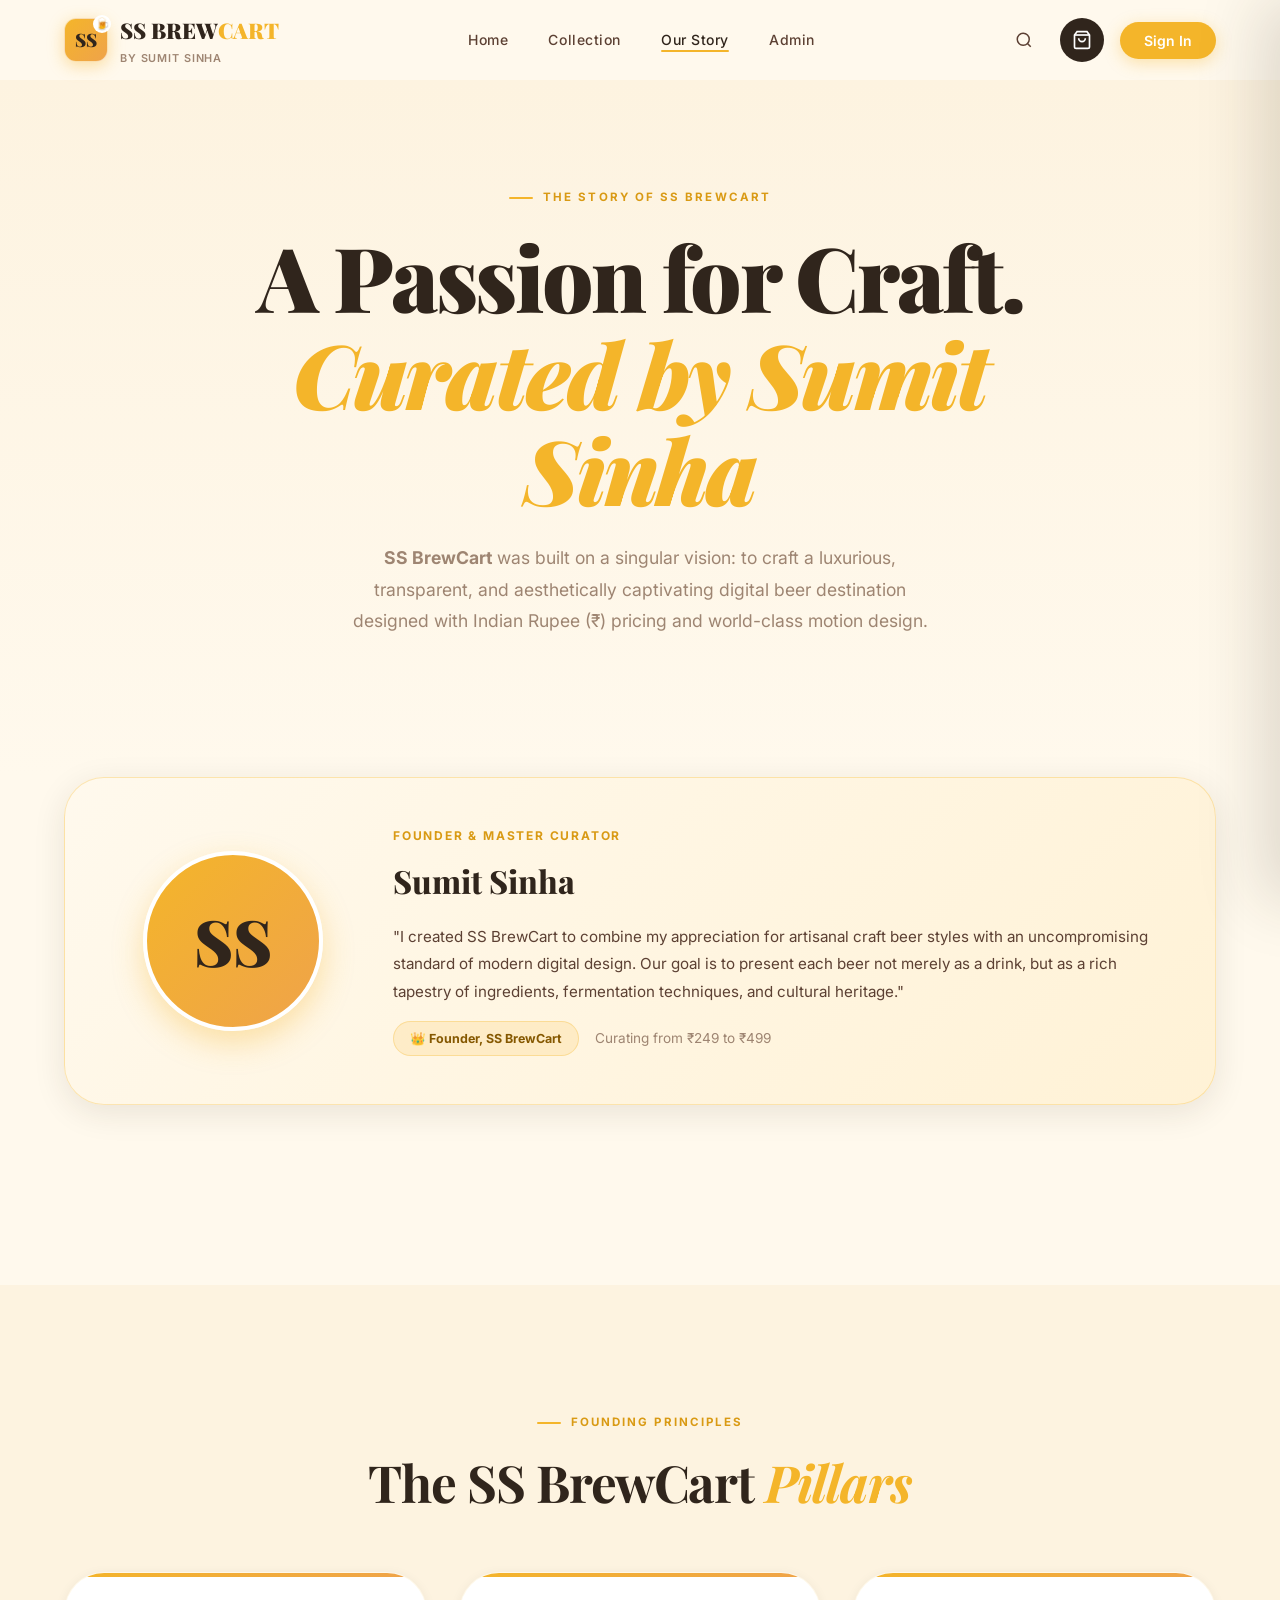
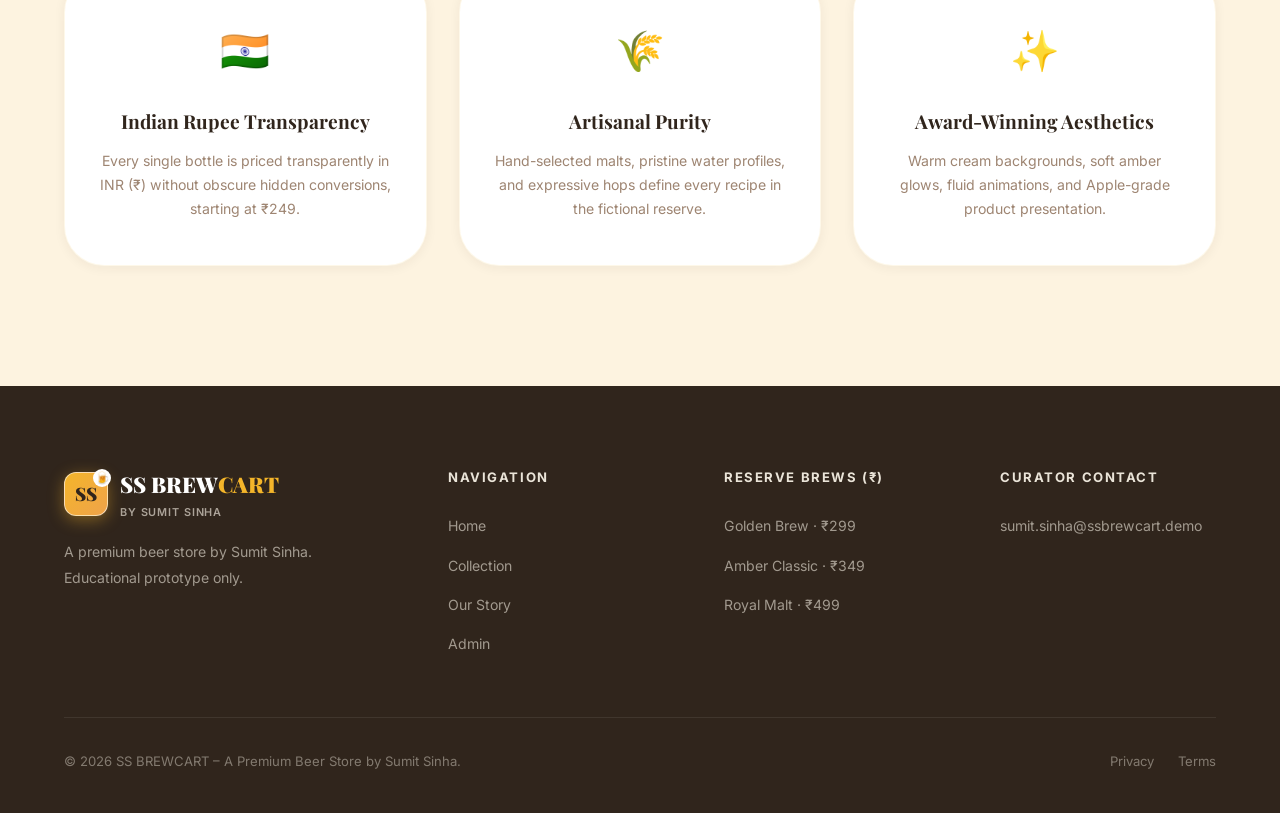
==== about.html @ 30400c4d "Initial commit - SS BrewCart Premium Beer Store by Sumit Sinha" ====
<!DOCTYPE html>
<html lang="en">
<head>
  <meta charset="UTF-8">
  <meta name="viewport" content="width=device-width, initial-scale=1.0">
  <title>Our Story – SS BREWCART by Sumit Sinha</title>
  <link rel="preconnect" href="https://fonts.googleapis.com">
  <link href="https://fonts.googleapis.com/css2?family=Playfair+Display:ital,wght@0,400;0,700;0,900;1,400&family=Inter:wght@300;400;500;600;700&family=DM+Serif+Display:ital@0;1&family=Cormorant+Garamond:ital,wght@0,300;0,400;0,600;1,300;1,400&display=swap" rel="stylesheet">
  <link rel="stylesheet" href="css/style.css">
  <link rel="stylesheet" href="css/animations.css">
  <link rel="stylesheet" href="css/responsive.css">
  <style>
    .brand-logo-wrap { display: flex; align-items: center; gap: 12px; text-decoration: none; }
    .ss-monogram {
      width: 44px; height: 44px; border-radius: 12px;
      background: linear-gradient(135deg, #F4B52A, #EFA34A);
      display: flex; align-items: center; justify-content: center;
      box-shadow: 0 4px 16px rgba(244, 181, 42, 0.4);
      border: 1px solid rgba(255, 255, 255, 0.6);
      position: relative; flex-shrink: 0;
    }
    .ss-monogram-text { font-family: 'Playfair Display', serif; font-weight: 900; font-size: 1.15rem; color: #30251C; }
    .ss-monogram-hop {
      position: absolute; top: -4px; right: -4px; font-size: 0.75rem;
      background: #FFFFFF; border-radius: 50%; width: 18px; height: 18px;
      display: flex; align-items: center; justify-content: center;
    }
    .brand-titles { display: flex; flex-direction: column; }
    .brand-main-title { font-family: 'Playfair Display', serif; font-size: 1.35rem; font-weight: 900; color: #30251C; }
    .brand-main-title span { color: #F4B52A; }
    .brand-curator-tag { font-family: 'Inter', sans-serif; font-size: 0.68rem; font-weight: 600; letter-spacing: 0.08em; text-transform: uppercase; color: #9E8572; }

    .about-values-grid { display: grid; grid-template-columns: repeat(3, 1fr); gap: 32px; margin-top: 60px; }
    .value-card {
      background: var(--white); border-radius: var(--radius-xl); padding: 44px 32px;
      box-shadow: var(--shadow-sm); border: 1px solid rgba(244,181,42,0.1);
      text-align: center; transition: var(--transition-slow); position: relative; overflow: hidden;
    }
    .value-card::before { content: ''; position: absolute; top: 0; left: 0; right: 0; height: 4px; background: linear-gradient(90deg, var(--primary), var(--secondary)); }
    .value-card:hover { transform: translateY(-8px); box-shadow: var(--shadow-md); }
    .value-icon { font-size: 2.5rem; margin-bottom: 20px; }
    .value-title { font-family: var(--font-serif); font-size: 1.2rem; font-weight: 700; color: var(--text-dark); margin-bottom: 12px; }
    .value-desc { font-size: 0.88rem; color: var(--text-muted); line-height: 1.7; }

    .founder-card {
      background: linear-gradient(135deg, #FFF9ED, #FFF2D6);
      border-radius: var(--radius-xl);
      padding: 48px;
      border: 1.5px solid rgba(244,181,42,0.3);
      display: grid;
      grid-template-columns: 240px 1fr;
      gap: 40px;
      align-items: center;
      margin-bottom: 60px;
      box-shadow: var(--shadow-md);
    }
    .founder-avatar-wrap {
      width: 180px; height: 180px;
      border-radius: 50%;
      background: linear-gradient(135deg, #F4B52A, #EFA34A);
      display: flex; align-items: center; justify-content: center;
      box-shadow: 0 12px 30px rgba(244,181,42,0.35);
      margin: 0 auto;
      border: 4px solid #FFFFFF;
      font-family: 'Playfair Display', serif;
      font-size: 4rem;
      font-weight: 900;
      color: #30251C;
    }
    @media (max-width: 860px) {
      .founder-card { grid-template-columns: 1fr; text-align: center; padding: 32px 24px; }
      .about-values-grid { grid-template-columns: 1fr; }
    }
  </style>
</head>
<body>

<div class="page-transition"></div>

<!-- NAVBAR -->
<nav id="navbar">
  <div class="nav-inner">
    <a href="index.html" class="brand-logo-wrap">
      <div class="ss-monogram">
        <span class="ss-monogram-text">SS</span>
        <span class="ss-monogram-hop">🍺</span>
      </div>
      <div class="brand-titles">
        <div class="brand-main-title">SS BREW<span>CART</span></div>
        <div class="brand-curator-tag">By Sumit Sinha</div>
      </div>
    </a>
    <ul class="nav-links">
      <li><a href="index.html">Home</a></li>
      <li><a href="collection.html">Collection</a></li>
      <li><a href="about.html" class="active">Our Story</a></li>
      <li><a href="admin.html">Admin</a></li>
    </ul>
    <div class="nav-actions">
      <button class="btn-nav-search" title="Search">
        <svg width="18" height="18" viewBox="0 0 24 24" fill="none" stroke="currentColor" stroke-width="2"><circle cx="11" cy="11" r="8"/><line x1="21" y1="21" x2="16.65" y2="16.65"/></svg>
      </button>
      <button class="btn-cart">
        <svg width="20" height="20" viewBox="0 0 24 24" fill="none" stroke="currentColor" stroke-width="2"><path d="M6 2L3 6v14a2 2 0 002 2h14a2 2 0 002-2V6l-3-4z"/><line x1="3" y1="6" x2="21" y2="6"/><path d="M16 10a4 4 0 01-8 0"/></svg>
        <span class="cart-count">0</span>
      </button>
      <button class="btn-login">Sign In</button>
      <button class="hamburger"><span></span><span></span><span></span></button>
    </div>
  </div>
</nav>

<div class="mobile-nav">
  <a href="index.html">Home</a>
  <a href="collection.html">Collection</a>
  <a href="about.html">Our Story</a>
  <a href="admin.html">Admin</a>
  <a href="#" class="login-link">Sign In</a>
</div>

<!-- ABOUT HERO -->
<section class="about-hero">
  <div style="position:relative; z-index:1; max-width:900px; margin:0 auto; text-align:center;">
    <div class="section-label reveal" style="justify-content:center;">The Story of SS BrewCart</div>
    <h1 class="about-hero-title reveal delay-1">
      A Passion for Craft.<br><span class="italic">Curated by Sumit Sinha</span>
    </h1>
    <p class="about-hero-desc reveal delay-2">
      <strong>SS BrewCart</strong> was built on a singular vision: to craft a luxurious, transparent, and aesthetically captivating digital beer destination designed with Indian Rupee (₹) pricing and world-class motion design.
    </p>
  </div>
</section>

<!-- FOUNDER SPOTLIGHT -->
<section class="section" style="background:var(--bg-cream); padding-top:0;">
  <div class="container">
    <div class="founder-card reveal">
      <div class="founder-avatar-wrap">
        SS
      </div>
      <div>
        <div style="font-size:0.75rem; font-weight:700; letter-spacing:0.15em; text-transform:uppercase; color:var(--primary-dark); margin-bottom:8px;">
          Founder & Master Curator
        </div>
        <h2 style="font-family:var(--font-serif); font-size:2rem; font-weight:800; color:var(--text-dark); margin-bottom:14px;">
          Sumit Sinha
        </h2>
        <p style="color:var(--text-mid); font-size:0.95rem; line-height:1.8; margin-bottom:16px;">
          "I created SS BrewCart to combine my appreciation for artisanal craft beer styles with an uncompromising standard of modern digital design. Our goal is to present each beer not merely as a drink, but as a rich tapestry of ingredients, fermentation techniques, and cultural heritage."
        </p>
        <div style="display:flex; gap:16px; align-items:center; flex-wrap:wrap;">
          <span style="background:rgba(244,181,42,0.15); border:1px solid rgba(244,181,42,0.3); padding:6px 16px; border-radius:999px; font-size:0.78rem; font-weight:700; color:#855800;">
            👑 Founder, SS BrewCart
          </span>
          <span style="font-size:0.85rem; color:var(--text-muted);">
            Curating from ₹249 to ₹499
          </span>
        </div>
      </div>
    </div>
  </div>
</section>

<!-- VALUES -->
<section id="our-values" class="section" style="background:var(--bg-beige);">
  <div class="container">
    <div class="text-center reveal">
      <span class="section-label" style="justify-content:center;">Founding Principles</span>
      <h2 class="section-title" style="text-align:center;">The SS BrewCart <em style="font-style:italic; color:var(--primary)">Pillars</em></h2>
    </div>

    <div class="about-values-grid stagger-wrap">
      <div class="value-card stagger-item">
        <div class="value-icon">🇮🇳</div>
        <div class="value-title">Indian Rupee Transparency</div>
        <div class="value-desc">Every single bottle is priced transparently in INR (₹) without obscure hidden conversions, starting at ₹249.</div>
      </div>
      <div class="value-card stagger-item">
        <div class="value-icon">🌾</div>
        <div class="value-title">Artisanal Purity</div>
        <div class="value-desc">Hand-selected malts, pristine water profiles, and expressive hops define every recipe in the fictional reserve.</div>
      </div>
      <div class="value-card stagger-item">
        <div class="value-icon">✨</div>
        <div class="value-title">Award-Winning Aesthetics</div>
        <div class="value-desc">Warm cream backgrounds, soft amber glows, fluid animations, and Apple-grade product presentation.</div>
      </div>
    </div>
  </div>
</section>

<!-- FOOTER -->
<footer id="footer">
  <div class="container">
    <div class="footer-top">
      <div>
        <div class="brand-logo-wrap" style="margin-bottom:18px;">
          <div class="ss-monogram">
            <span class="ss-monogram-text">SS</span>
            <span class="ss-monogram-hop">🍺</span>
          </div>
          <div class="brand-titles">
            <div class="brand-main-title" style="color:#FFFFFF;">SS BREW<span>CART</span></div>
            <div class="brand-curator-tag" style="color:rgba(255,249,237,0.6);">By Sumit Sinha</div>
          </div>
        </div>
        <p class="footer-desc">A premium beer store by Sumit Sinha. Educational prototype only.</p>
      </div>
      <div>
        <div class="footer-col-title">Navigation</div>
        <ul class="footer-links">
          <li><a href="index.html">Home</a></li>
          <li><a href="collection.html">Collection</a></li>
          <li><a href="about.html">Our Story</a></li>
          <li><a href="admin.html">Admin</a></li>
        </ul>
      </div>
      <div>
        <div class="footer-col-title">Reserve Brews (₹)</div>
        <ul class="footer-links">
          <li><a href="collection.html">Golden Brew · ₹299</a></li>
          <li><a href="collection.html">Amber Classic · ₹349</a></li>
          <li><a href="collection.html">Royal Malt · ₹499</a></li>
        </ul>
      </div>
      <div>
        <div class="footer-col-title">Curator Contact</div>
        <ul class="footer-links">
          <li><a href="mailto:sumit.sinha@ssbrewcart.demo">sumit.sinha@ssbrewcart.demo</a></li>
        </ul>
      </div>
    </div>
    <div class="footer-bottom">
      <p class="footer-copy">© 2026 SS BREWCART – A Premium Beer Store by Sumit Sinha.</p>
      <div class="footer-legal"><a href="#">Privacy</a><a href="#">Terms</a></div>
    </div>
  </div>
</footer>

<button id="scroll-top" aria-label="Scroll to top">
  <svg width="20" height="20" viewBox="0 0 24 24" fill="none" stroke="currentColor" stroke-width="2.5"><path d="M18 15l-6-6-6 6"/></svg>
</button>

<!-- CART DRAWER -->
<div class="cart-overlay"></div>
<div id="cart-drawer">
  <div class="cart-header">
    <div style="display:flex; align-items:center; gap:8px;">
      <div class="ss-monogram" style="width:32px; height:32px; border-radius:8px;">
        <span class="ss-monogram-text" style="font-size:0.85rem;">SS</span>
      </div>
      <div class="cart-header-title">Your Cart</div>
    </div>
    <button class="cart-close">✕</button>
  </div>
  <div class="cart-items"></div>
  <div class="cart-footer">
    <div class="cart-total-row"><span>Subtotal (INR)</span><span class="cart-subtotal">₹0</span></div>
    <div class="cart-total-row"><span>Estimated GST (5%)</span><span>Simulated</span></div>
    <div class="cart-total-row grand"><span>Total Amount</span><span class="cart-grand-total">₹0</span></div>
    <button class="btn-checkout" onclick="simulateCheckout()">Complete Demo Order (₹) ✓</button>
  </div>
</div>

<script src="js/main.js"></script>
<script src="js/cart.js"></script>
<script src="js/animations.js"></script>
</body>
</html>
---- css/style.css ----
/* ============================================
   BREWCART - PREMIUM BEVERAGE E-COMMERCE
   style.css - Core Styles
   ============================================ */

/* ---- FONTS ---- */
@import url('https://fonts.googleapis.com/css2?family=Playfair+Display:ital,wght@0,400;0,600;0,700;0,900;1,400;1,700&family=Inter:wght@300;400;500;600;700&family=DM+Serif+Display:ital@0;1&family=Cormorant+Garamond:ital,wght@0,300;0,400;0,600;1,300;1,400&display=swap');

/* ---- CSS CUSTOM PROPERTIES ---- */
:root {
  --bg-cream: #FFF9ED;
  --bg-beige: #FDF3E0;
  --bg-light: #FEF6E8;
  --primary: #F4B52A;
  --primary-dark: #D99A14;
  --primary-light: #FACA5C;
  --secondary: #EFA34A;
  --secondary-dark: #D4842A;
  --text-dark: #30251C;
  --text-mid: #5C4033;
  --text-muted: #9E8572;
  --white: #FFFFFF;
  --card-bg: #FFFFFF;
  --border: rgba(244, 181, 42, 0.2);
  --shadow-sm: 0 2px 12px rgba(48, 37, 28, 0.06);
  --shadow-md: 0 8px 32px rgba(48, 37, 28, 0.10);
  --shadow-lg: 0 20px 60px rgba(48, 37, 28, 0.14);
  --shadow-xl: 0 40px 100px rgba(48, 37, 28, 0.18);
  --shadow-amber: 0 20px 60px rgba(244, 181, 42, 0.30);
  --radius-sm: 8px;
  --radius-md: 16px;
  --radius-lg: 24px;
  --radius-xl: 40px;
  --radius-full: 9999px;
  --font-serif: 'Playfair Display', 'DM Serif Display', Georgia, serif;
  --font-display: 'DM Serif Display', 'Playfair Display', Georgia, serif;
  --font-elegant: 'Cormorant Garamond', Georgia, serif;
  --font-sans: 'Inter', system-ui, sans-serif;
  --transition: all 0.3s cubic-bezier(0.4, 0, 0.2, 1);
  --transition-slow: all 0.6s cubic-bezier(0.4, 0, 0.2, 1);
  --transition-spring: all 0.5s cubic-bezier(0.34, 1.56, 0.64, 1);
  --nav-height: 80px;
}

/* ---- RESET & BASE ---- */
*, *::before, *::after { box-sizing: border-box; margin: 0; padding: 0; }

html {
  scroll-behavior: smooth;
  font-size: 16px;
  overflow-x: hidden;
}

body {
  font-family: var(--font-sans);
  background-color: var(--bg-cream);
  color: var(--text-dark);
  line-height: 1.7;
  overflow-x: hidden;
  -webkit-font-smoothing: antialiased;
  -moz-osx-font-smoothing: grayscale;
}

::selection { background: rgba(244, 181, 42, 0.25); color: var(--text-dark); }
img { max-width: 100%; display: block; }
a { text-decoration: none; color: inherit; }
ul { list-style: none; }
button { cursor: pointer; border: none; background: none; font-family: inherit; }

/* ---- LOADING SCREEN ---- */
#loading-screen {
  position: fixed;
  inset: 0;
  background: var(--bg-cream);
  z-index: 10000;
  display: flex;
  flex-direction: column;
  align-items: center;
  justify-content: center;
  gap: 24px;
  transition: opacity 0.6s ease, visibility 0.6s ease;
}

#loading-screen.hidden { opacity: 0; visibility: hidden; pointer-events: none; }

.loader-logo {
  font-family: var(--font-serif);
  font-size: 2.5rem;
  font-weight: 700;
  color: var(--text-dark);
  letter-spacing: -0.02em;
}
.loader-logo span { color: var(--primary); }

.loader-bar-wrap {
  width: 200px;
  height: 3px;
  background: rgba(244, 181, 42, 0.2);
  border-radius: 10px;
  overflow: hidden;
}
.loader-bar {
  height: 100%;
  background: linear-gradient(90deg, var(--primary), var(--secondary));
  border-radius: 10px;
  animation: loaderFill 1.8s cubic-bezier(0.4, 0, 0.2, 1) forwards;
}
@keyframes loaderFill { from { width: 0; } to { width: 100%; } }

.loader-text {
  font-size: 0.8rem;
  font-weight: 500;
  letter-spacing: 0.15em;
  text-transform: uppercase;
  color: var(--text-muted);
  animation: loaderPulse 1s ease infinite;
}
@keyframes loaderPulse { 0%,100% { opacity: 0.5; } 50% { opacity: 1; } }

/* ---- NAVBAR ---- */
#navbar {
  position: fixed;
  top: 0;
  left: 0;
  right: 0;
  z-index: 1000;
  height: var(--nav-height);
  display: flex;
  align-items: center;
  padding: 0 5%;
  transition: var(--transition-slow);
}

#navbar.scrolled {
  background: rgba(255, 249, 237, 0.95);
  backdrop-filter: blur(20px);
  -webkit-backdrop-filter: blur(20px);
  box-shadow: var(--shadow-sm);
}

.nav-inner {
  display: flex;
  align-items: center;
  justify-content: space-between;
  width: 100%;
  max-width: 1400px;
  margin: 0 auto;
}

.nav-logo {
  font-family: var(--font-serif);
  font-size: 1.6rem;
  font-weight: 900;
  color: var(--text-dark);
  letter-spacing: -0.03em;
  display: flex;
  align-items: center;
  gap: 6px;
}
.nav-logo .logo-dot { color: var(--primary); font-size: 2rem; line-height: 0.5; }

.nav-links {
  display: flex;
  align-items: center;
  gap: 40px;
}
.nav-links a {
  font-size: 0.875rem;
  font-weight: 500;
  letter-spacing: 0.04em;
  color: var(--text-mid);
  position: relative;
  transition: var(--transition);
}
.nav-links a::after {
  content: '';
  position: absolute;
  bottom: -4px;
  left: 0;
  width: 0;
  height: 2px;
  background: var(--primary);
  border-radius: 2px;
  transition: width 0.3s ease;
}
.nav-links a:hover { color: var(--text-dark); }
.nav-links a:hover::after, .nav-links a.active::after { width: 100%; }
.nav-links a.active { color: var(--text-dark); }

.nav-actions {
  display: flex;
  align-items: center;
  gap: 16px;
}

.btn-nav-search {
  width: 40px;
  height: 40px;
  border-radius: var(--radius-full);
  display: flex;
  align-items: center;
  justify-content: center;
  color: var(--text-mid);
  transition: var(--transition);
  background: transparent;
}
.btn-nav-search:hover { background: rgba(244,181,42,0.1); color: var(--text-dark); }

.btn-cart {
  position: relative;
  width: 44px;
  height: 44px;
  border-radius: var(--radius-full);
  display: flex;
  align-items: center;
  justify-content: center;
  background: var(--text-dark);
  color: var(--white);
  transition: var(--transition-spring);
}
.btn-cart:hover { background: var(--primary); transform: scale(1.08); }

.cart-count {
  position: absolute;
  top: -4px;
  right: -4px;
  background: var(--primary);
  color: var(--white);
  font-size: 0.65rem;
  font-weight: 700;
  width: 18px;
  height: 18px;
  border-radius: var(--radius-full);
  display: flex;
  align-items: center;
  justify-content: center;
  border: 2px solid var(--bg-cream);
  display: none;
}
.cart-count.show { display: flex; animation: popIn 0.3s var(--transition-spring); }
@keyframes popIn { from { transform: scale(0); } to { transform: scale(1); } }

.btn-login {
  padding: 10px 24px;
  background: var(--primary);
  color: var(--white);
  font-size: 0.875rem;
  font-weight: 600;
  border-radius: var(--radius-full);
  transition: var(--transition-spring);
  box-shadow: 0 4px 16px rgba(244,181,42,0.35);
}
.btn-login:hover { background: var(--primary-dark); transform: translateY(-2px); box-shadow: 0 8px 24px rgba(244,181,42,0.45); }

.hamburger {
  display: none;
  flex-direction: column;
  gap: 5px;
  width: 36px;
  padding: 6px;
  cursor: pointer;
}
.hamburger span {
  display: block;
  height: 2px;
  background: var(--text-dark);
  border-radius: 2px;
  transition: var(--transition);
}
.hamburger.open span:nth-child(1) { transform: rotate(45deg) translate(5px, 5px); }
.hamburger.open span:nth-child(2) { opacity: 0; transform: scaleX(0); }
.hamburger.open span:nth-child(3) { transform: rotate(-45deg) translate(5px, -5px); }

/* Mobile Nav Drawer */
.mobile-nav {
  display: none;
  position: fixed;
  inset: 0;
  background: var(--bg-cream);
  z-index: 999;
  flex-direction: column;
  align-items: center;
  justify-content: center;
  gap: 32px;
  opacity: 0;
  pointer-events: none;
  transition: opacity 0.3s ease;
}
.mobile-nav.open { opacity: 1; pointer-events: all; display: flex; }
.mobile-nav a {
  font-family: var(--font-serif);
  font-size: 2rem;
  font-weight: 700;
  color: var(--text-dark);
  transition: color 0.2s ease;
}
.mobile-nav a:hover { color: var(--primary); }

/* ---- BUTTONS ---- */
.btn-primary {
  display: inline-flex;
  align-items: center;
  gap: 10px;
  padding: 16px 36px;
  background: var(--primary);
  color: var(--white);
  font-size: 0.95rem;
  font-weight: 600;
  letter-spacing: 0.03em;
  border-radius: var(--radius-full);
  transition: var(--transition-spring);
  box-shadow: 0 6px 24px rgba(244,181,42,0.4);
  position: relative;
  overflow: hidden;
}
.btn-primary::before {
  content: '';
  position: absolute;
  inset: 0;
  background: rgba(255,255,255,0.15);
  opacity: 0;
  transition: opacity 0.3s ease;
}
.btn-primary:hover { background: var(--primary-dark); transform: translateY(-3px); box-shadow: 0 12px 36px rgba(244,181,42,0.5); }
.btn-primary:hover::before { opacity: 1; }
.btn-primary:active { transform: translateY(-1px); }

.btn-outline {
  display: inline-flex;
  align-items: center;
  gap: 10px;
  padding: 15px 36px;
  background: transparent;
  color: var(--text-dark);
  font-size: 0.95rem;
  font-weight: 600;
  letter-spacing: 0.03em;
  border: 2px solid rgba(48,37,28,0.2);
  border-radius: var(--radius-full);
  transition: var(--transition-spring);
}
.btn-outline:hover { background: var(--text-dark); color: var(--white); border-color: var(--text-dark); transform: translateY(-3px); }

.btn-icon {
  display: inline-flex;
  align-items: center;
  justify-content: center;
  width: 48px;
  height: 48px;
  border-radius: var(--radius-full);
  background: rgba(244,181,42,0.1);
  color: var(--primary-dark);
  transition: var(--transition-spring);
  border: 1px solid rgba(244,181,42,0.2);
}
.btn-icon:hover { background: var(--primary); color: var(--white); transform: scale(1.1); }

/* ---- SECTION SHARED ---- */
.section {
  padding: 120px 5%;
  position: relative;
}
.section-sm { padding: 80px 5%; }

.container {
  max-width: 1300px;
  margin: 0 auto;
}

.section-label {
  display: inline-flex;
  align-items: center;
  gap: 10px;
  font-size: 0.72rem;
  font-weight: 700;
  letter-spacing: 0.18em;
  text-transform: uppercase;
  color: var(--primary-dark);
  margin-bottom: 20px;
}
.section-label::before {
  content: '';
  display: block;
  width: 24px;
  height: 2px;
  background: var(--primary);
  border-radius: 2px;
}

.section-title {
  font-family: var(--font-serif);
  font-size: clamp(2rem, 4vw, 3.5rem);
  font-weight: 700;
  color: var(--text-dark);
  line-height: 1.15;
  letter-spacing: -0.02em;
}

.section-subtitle {
  font-size: 1rem;
  color: var(--text-muted);
  line-height: 1.8;
  max-width: 520px;
}

/* ---- HERO SECTION ---- */
#hero {
  min-height: 100vh;
  display: flex;
  align-items: center;
  padding: 0 5%;
  background: var(--bg-cream);
  position: relative;
  overflow: hidden;
  padding-top: var(--nav-height);
}

/* Hero ambient blobs */
.hero-blob {
  position: absolute;
  border-radius: 50%;
  filter: blur(80px);
  opacity: 0.5;
  pointer-events: none;
}
.hero-blob-1 {
  width: 600px; height: 600px;
  background: radial-gradient(circle, rgba(244,181,42,0.25), transparent 70%);
  right: -100px; top: -100px;
}
.hero-blob-2 {
  width: 400px; height: 400px;
  background: radial-gradient(circle, rgba(239,163,74,0.2), transparent 70%);
  left: 10%; bottom: 10%;
}
.hero-blob-3 {
  width: 300px; height: 300px;
  background: radial-gradient(circle, rgba(244,181,42,0.15), transparent 70%);
  left: 40%; top: 20%;
}

.hero-inner {
  display: grid;
  grid-template-columns: 1fr 1fr;
  gap: 60px;
  align-items: center;
  max-width: 1300px;
  margin: 0 auto;
  width: 100%;
  min-height: calc(100vh - var(--nav-height));
  padding: 60px 0;
}

/* Hero Left */
.hero-left { position: relative; z-index: 2; }

.hero-animated-label {
  display: inline-flex;
  align-items: center;
  gap: 10px;
  background: rgba(244,181,42,0.12);
  border: 1px solid rgba(244,181,42,0.3);
  padding: 8px 18px;
  border-radius: var(--radius-full);
  margin-bottom: 36px;
}
.hero-animated-label .label-dot {
  width: 8px; height: 8px;
  background: var(--primary);
  border-radius: 50%;
  animation: pulseDot 2s ease infinite;
}
@keyframes pulseDot {
  0%,100% { transform: scale(1); opacity: 1; }
  50% { transform: scale(1.4); opacity: 0.7; }
}
.hero-animated-label span {
  font-size: 0.72rem;
  font-weight: 700;
  letter-spacing: 0.18em;
  text-transform: uppercase;
  color: var(--primary-dark);
}

.hero-title {
  font-family: var(--font-serif);
  font-size: clamp(2.8rem, 5.5vw, 5rem);
  font-weight: 900;
  line-height: 1.08;
  letter-spacing: -0.03em;
  color: var(--text-dark);
  margin-bottom: 28px;
}
.hero-title .title-em {
  font-style: italic;
  color: var(--primary);
}
.hero-title .title-outline {
  -webkit-text-stroke: 2px var(--text-dark);
  color: transparent;
}

.hero-desc {
  font-size: 1.05rem;
  color: var(--text-muted);
  line-height: 1.8;
  max-width: 460px;
  margin-bottom: 44px;
}

.hero-cta {
  display: flex;
  align-items: center;
  gap: 20px;
  flex-wrap: wrap;
}

.hero-stats {
  display: flex;
  gap: 40px;
  margin-top: 56px;
  padding-top: 36px;
  border-top: 1px solid var(--border);
}
.hero-stat-num {
  font-family: var(--font-serif);
  font-size: 2rem;
  font-weight: 800;
  color: var(--text-dark);
  line-height: 1;
}
.hero-stat-label {
  font-size: 0.78rem;
  font-weight: 500;
  color: var(--text-muted);
  letter-spacing: 0.08em;
  text-transform: uppercase;
  margin-top: 4px;
}

/* Hero Right – Bottle Stage */
.hero-right {
  position: relative;
  display: flex;
  align-items: center;
  justify-content: center;
  height: 100%;
  min-height: 600px;
}

.bottle-stage {
  position: relative;
  width: 420px;
  height: 580px;
  display: flex;
  align-items: center;
  justify-content: center;
}

/* Glow rings */
.bottle-ring {
  position: absolute;
  border-radius: 50%;
  border: 1px solid rgba(244,181,42,0.2);
  animation: ringRotate 20s linear infinite;
}
.bottle-ring:nth-child(2) { animation-direction: reverse; animation-duration: 15s; }
.bottle-ring-1 { width: 480px; height: 480px; }
.bottle-ring-2 { width: 380px; height: 380px; border-style: dashed; }
.bottle-ring-3 { width: 280px; height: 280px; border-color: rgba(244,181,42,0.35); }

@keyframes ringRotate { to { transform: rotate(360deg); } }

.bottle-glow {
  position: absolute;
  width: 320px;
  height: 320px;
  border-radius: 50%;
  background: radial-gradient(circle, rgba(244,181,42,0.35) 0%, rgba(239,163,74,0.15) 50%, transparent 70%);
  animation: glowPulse 4s ease-in-out infinite;
}
@keyframes glowPulse {
  0%,100% { transform: scale(1); opacity: 0.8; }
  50% { transform: scale(1.1); opacity: 1; }
}

/* SVG BOTTLE – CSS art */
.bottle-svg-wrap {
  position: relative;
  z-index: 10;
  animation: bottleFloat 6s ease-in-out infinite;
  filter: drop-shadow(0 30px 60px rgba(244,181,42,0.4)) drop-shadow(0 10px 30px rgba(48,37,28,0.15));
}
@keyframes bottleFloat {
  0%,100% { transform: translateY(0) rotate(-1deg); }
  50% { transform: translateY(-18px) rotate(1deg); }
}

/* Bubbles */
.bubble {
  position: absolute;
  border-radius: 50%;
  background: radial-gradient(circle at 35% 35%, rgba(255,255,255,0.9), rgba(244,181,42,0.3));
  box-shadow: inset -2px -2px 6px rgba(0,0,0,0.05), 0 2px 10px rgba(244,181,42,0.2);
}

/* Floating cards */
.float-card {
  position: absolute;
  background: var(--white);
  border-radius: var(--radius-md);
  padding: 12px 18px;
  box-shadow: var(--shadow-md);
  font-size: 0.8rem;
  font-weight: 600;
  color: var(--text-dark);
  display: flex;
  align-items: center;
  gap: 10px;
  animation: floatCard 5s ease-in-out infinite;
  z-index: 15;
  border: 1px solid rgba(244,181,42,0.15);
}
.float-card:nth-child(odd) { animation-direction: reverse; }
.float-card-icon { font-size: 1.3rem; }
.float-card-label { font-size: 0.65rem; font-weight: 400; color: var(--text-muted); display: block; }

@keyframes floatCard {
  0%,100% { transform: translateY(0); }
  50% { transform: translateY(-10px); }
}

.float-card-1 { top: 60px; left: -20px; animation-duration: 4.5s; }
.float-card-2 { bottom: 80px; right: -30px; animation-duration: 5.5s; animation-delay: -2s; }
.float-card-3 { top: 240px; right: -40px; animation-duration: 6s; animation-delay: -1s; }

/* Curved decorative line */
.hero-curve {
  position: absolute;
  pointer-events: none;
  opacity: 0.3;
}

/* ---- MARQUEE STRIP ---- */
.marquee-strip {
  background: var(--text-dark);
  padding: 16px 0;
  overflow: hidden;
  position: relative;
}
.marquee-track {
  display: flex;
  gap: 0;
  animation: marqueeScroll 20s linear infinite;
  white-space: nowrap;
}
@keyframes marqueeScroll { to { transform: translateX(-50%); } }
.marquee-item {
  display: inline-flex;
  align-items: center;
  gap: 20px;
  padding: 0 32px;
  font-size: 0.75rem;
  font-weight: 600;
  letter-spacing: 0.15em;
  text-transform: uppercase;
  color: rgba(255,249,237,0.7);
  white-space: nowrap;
}
.marquee-item .sep { color: var(--primary); font-size: 1rem; }

/* ---- PRODUCTS SECTION ---- */
#products {
  background: var(--bg-cream);
  position: relative;
}

.products-header {
  display: flex;
  align-items: flex-end;
  justify-content: space-between;
  margin-bottom: 60px;
  gap: 30px;
}

.products-header-right { display: flex; gap: 12px; flex-wrap: wrap; }

/* Filter Buttons */
.filter-btn {
  padding: 10px 24px;
  border-radius: var(--radius-full);
  font-size: 0.82rem;
  font-weight: 600;
  letter-spacing: 0.04em;
  color: var(--text-mid);
  background: transparent;
  border: 1.5px solid var(--border);
  transition: var(--transition-spring);
  cursor: pointer;
}
.filter-btn:hover { border-color: var(--primary); color: var(--primary-dark); background: rgba(244,181,42,0.06); }
.filter-btn.active {
  background: var(--text-dark);
  color: var(--white);
  border-color: var(--text-dark);
}

/* Search bar */
.search-wrap {
  position: relative;
  margin-bottom: 50px;
  max-width: 480px;
}
.search-wrap input {
  width: 100%;
  padding: 14px 20px 14px 50px;
  background: var(--white);
  border: 1.5px solid var(--border);
  border-radius: var(--radius-full);
  font-family: var(--font-sans);
  font-size: 0.9rem;
  color: var(--text-dark);
  outline: none;
  transition: var(--transition);
  box-shadow: var(--shadow-sm);
}
.search-wrap input:focus { border-color: var(--primary); box-shadow: 0 0 0 4px rgba(244,181,42,0.1); }
.search-wrap input::placeholder { color: var(--text-muted); }
.search-icon {
  position: absolute;
  left: 18px;
  top: 50%;
  transform: translateY(-50%);
  color: var(--text-muted);
  pointer-events: none;
}

/* Product Grid */
.products-grid {
  display: grid;
  grid-template-columns: repeat(3, 1fr);
  gap: 28px;
}

/* Asymmetric layout */
.products-grid .product-card:nth-child(1) { grid-row: span 1; }
.products-grid .product-card:nth-child(2) { grid-row: span 1; }

.product-card {
  background: var(--card-bg);
  border-radius: var(--radius-lg);
  overflow: hidden;
  box-shadow: var(--shadow-sm);
  transition: var(--transition-slow);
  border: 1px solid rgba(244,181,42,0.1);
  cursor: pointer;
  position: relative;
}
.product-card:hover {
  transform: translateY(-10px) scale(1.015);
  box-shadow: var(--shadow-xl);
  border-color: rgba(244,181,42,0.25);
}

.product-img-wrap {
  position: relative;
  height: 260px;
  background: linear-gradient(135deg, var(--bg-beige), var(--bg-light));
  overflow: hidden;
  display: flex;
  align-items: center;
  justify-content: center;
}
.product-img-wrap::after {
  content: '';
  position: absolute;
  inset: 0;
  background: linear-gradient(to top, rgba(255,249,237,0.4), transparent 50%);
}

.product-bottle-art {
  transition: transform 0.6s cubic-bezier(0.4,0,0.2,1);
  position: relative;
  z-index: 1;
}
.product-card:hover .product-bottle-art { transform: scale(1.1) translateY(-8px); }

.product-badge {
  position: absolute;
  top: 16px;
  left: 16px;
  background: var(--primary);
  color: var(--white);
  font-size: 0.65rem;
  font-weight: 700;
  letter-spacing: 0.1em;
  text-transform: uppercase;
  padding: 5px 12px;
  border-radius: var(--radius-full);
  z-index: 5;
}
.product-badge.new { background: var(--text-dark); }
.product-badge.sale { background: #E05252; }

.product-actions-hover {
  position: absolute;
  bottom: -60px;
  left: 0; right: 0;
  padding: 16px;
  display: flex;
  gap: 10px;
  justify-content: center;
  transition: bottom 0.3s ease;
  z-index: 10;
}
.product-card:hover .product-actions-hover { bottom: 10px; }

.product-info { padding: 24px; }
.product-category {
  font-size: 0.72rem;
  font-weight: 600;
  letter-spacing: 0.12em;
  text-transform: uppercase;
  color: var(--primary-dark);
  margin-bottom: 8px;
}
.product-name {
  font-family: var(--font-serif);
  font-size: 1.3rem;
  font-weight: 700;
  color: var(--text-dark);
  margin-bottom: 8px;
  line-height: 1.3;
}
.product-desc {
  font-size: 0.85rem;
  color: var(--text-muted);
  line-height: 1.6;
  margin-bottom: 20px;
  display: -webkit-box;
  -webkit-line-clamp: 2;
  -webkit-box-orient: vertical;
  overflow: hidden;
}
.product-footer {
  display: flex;
  align-items: center;
  justify-content: space-between;
  gap: 12px;
}
.product-price {
  font-family: var(--font-serif);
  font-size: 1.5rem;
  font-weight: 800;
  color: var(--text-dark);
}
.product-price .currency { font-size: 0.9rem; vertical-align: super; color: var(--text-mid); }

.btn-add-cart {
  display: inline-flex;
  align-items: center;
  gap: 8px;
  padding: 10px 20px;
  background: var(--text-dark);
  color: var(--white);
  border-radius: var(--radius-full);
  font-size: 0.82rem;
  font-weight: 600;
  transition: var(--transition-spring);
}
.btn-add-cart:hover { background: var(--primary); transform: scale(1.05); }
.btn-add-cart.added { background: #3DAD6E; }

/* ---- EXPERIENCE SECTION (Diagrams) ---- */
#experience {
  background: var(--bg-beige);
}

.experience-header { text-align: center; margin-bottom: 80px; }
.experience-header .section-label { justify-content: center; }
.experience-header .section-title { margin: 0 auto; }

.diagrams-grid {
  display: grid;
  grid-template-columns: 1fr 1fr;
  gap: 40px;
}

.diagram-card {
  background: var(--white);
  border-radius: var(--radius-xl);
  padding: 48px;
  box-shadow: var(--shadow-sm);
  border: 1px solid rgba(244,181,42,0.12);
  transition: var(--transition-slow);
  overflow: hidden;
  position: relative;
}
.diagram-card:hover { box-shadow: var(--shadow-md); transform: translateY(-4px); }
.diagram-card.full { grid-column: span 2; }

.diagram-title {
  font-family: var(--font-serif);
  font-size: 1.1rem;
  font-weight: 700;
  color: var(--text-dark);
  margin-bottom: 10px;
}
.diagram-sub {
  font-size: 0.82rem;
  color: var(--text-muted);
  margin-bottom: 36px;
}

/* Flow diagrams */
.flow-diagram {
  display: flex;
  align-items: center;
  flex-wrap: wrap;
  gap: 0;
  overflow-x: auto;
  padding-bottom: 8px;
}

.flow-node {
  display: flex;
  flex-direction: column;
  align-items: center;
  gap: 10px;
  flex-shrink: 0;
}
.flow-node-icon {
  width: 56px;
  height: 56px;
  border-radius: var(--radius-md);
  display: flex;
  align-items: center;
  justify-content: center;
  font-size: 1.5rem;
  position: relative;
  box-shadow: var(--shadow-sm);
  transition: var(--transition-spring);
}
.flow-node-icon::after {
  content: '';
  position: absolute;
  inset: -3px;
  border-radius: calc(var(--radius-md) + 3px);
  opacity: 0;
  transition: opacity 0.3s ease;
}
.flow-node:hover .flow-node-icon { transform: scale(1.15); }
.flow-node-icon.amber { background: rgba(244,181,42,0.15); border: 1px solid rgba(244,181,42,0.3); }
.flow-node-icon.orange { background: rgba(239,163,74,0.15); border: 1px solid rgba(239,163,74,0.3); }
.flow-node-icon.brown { background: rgba(48,37,28,0.08); border: 1px solid rgba(48,37,28,0.15); }
.flow-node-icon.green { background: rgba(61,173,110,0.1); border: 1px solid rgba(61,173,110,0.25); }

.flow-node-label {
  font-size: 0.72rem;
  font-weight: 600;
  letter-spacing: 0.04em;
  color: var(--text-mid);
  text-align: center;
  max-width: 70px;
}

.flow-arrow {
  display: flex;
  align-items: center;
  padding: 0 8px;
  flex-shrink: 0;
  margin-top: -24px;
}

/* animated flow line */
.flow-arrow svg .arrow-line {
  stroke-dasharray: 30;
  stroke-dashoffset: 30;
  animation: dashFlow 1.5s ease forwards;
  animation-play-state: paused;
}
.diagram-card.in-view .arrow-line { animation-play-state: running; }
@keyframes dashFlow { to { stroke-dashoffset: 0; } }

/* How It Works Process */
.process-steps {
  display: grid;
  grid-template-columns: repeat(4, 1fr);
  gap: 24px;
}

.process-step {
  text-align: center;
  position: relative;
}
.process-step::after {
  content: '';
  position: absolute;
  top: 36px;
  right: -12px;
  width: 24px;
  height: 2px;
  background: linear-gradient(90deg, var(--primary), transparent);
}
.process-step:last-child::after { display: none; }

.process-num {
  width: 72px;
  height: 72px;
  border-radius: 50%;
  background: linear-gradient(135deg, var(--primary), var(--secondary));
  color: var(--white);
  font-family: var(--font-serif);
  font-size: 1.5rem;
  font-weight: 800;
  display: flex;
  align-items: center;
  justify-content: center;
  margin: 0 auto 20px;
  box-shadow: 0 8px 24px rgba(244,181,42,0.35);
  position: relative;
  transition: var(--transition-spring);
}
.process-step:hover .process-num { transform: scale(1.1) rotate(-5deg); }
.process-step-icon {
  position: absolute;
  bottom: -8px;
  right: -4px;
  width: 28px; height: 28px;
  background: var(--white);
  border-radius: 50%;
  display: flex; align-items: center; justify-content: center;
  font-size: 0.9rem;
  box-shadow: var(--shadow-sm);
}
.process-step-title {
  font-family: var(--font-serif);
  font-size: 1rem;
  font-weight: 700;
  color: var(--text-dark);
  margin-bottom: 8px;
}
.process-step-desc {
  font-size: 0.82rem;
  color: var(--text-muted);
  line-height: 1.6;
}

/* ---- BRAND STORY ---- */
#brand-story {
  background: var(--bg-cream);
  overflow: hidden;
}
.story-inner {
  display: grid;
  grid-template-columns: 1fr 1fr;
  gap: 80px;
  align-items: center;
}
.story-visual {
  position: relative;
  height: 540px;
}
.story-img-main {
  position: absolute;
  width: 70%;
  height: 440px;
  right: 0; top: 0;
  border-radius: var(--radius-xl);
  overflow: hidden;
  background: linear-gradient(135deg, #F4B52A, #EFA34A);
  display: flex;
  align-items: center;
  justify-content: center;
  box-shadow: var(--shadow-lg);
}
.story-img-accent {
  position: absolute;
  width: 50%;
  height: 260px;
  left: 0; bottom: 0;
  border-radius: var(--radius-xl);
  overflow: hidden;
  background: linear-gradient(135deg, #30251C, #5C4033);
  box-shadow: var(--shadow-md);
  display: flex;
  align-items: center;
  justify-content: center;
}
.story-quote-block {
  position: absolute;
  top: 50%;
  left: 50%;
  transform: translate(-50%, -50%);
  background: var(--white);
  border-radius: var(--radius-lg);
  padding: 20px 24px;
  box-shadow: var(--shadow-lg);
  width: 200px;
  z-index: 10;
  text-align: center;
  border: 2px solid rgba(244,181,42,0.2);
}
.story-quote-block .quote-mark {
  font-family: var(--font-serif);
  font-size: 3rem;
  line-height: 0.8;
  color: var(--primary);
  margin-bottom: 8px;
}
.story-quote-block p {
  font-family: var(--font-elegant);
  font-style: italic;
  font-size: 0.85rem;
  color: var(--text-mid);
  line-height: 1.5;
}

.story-text { }
.story-eyebrow {
  font-size: 0.72rem;
  font-weight: 700;
  letter-spacing: 0.18em;
  text-transform: uppercase;
  color: var(--primary-dark);
  display: flex;
  align-items: center;
  gap: 10px;
  margin-bottom: 24px;
}
.story-eyebrow::before { content: ''; width: 24px; height: 2px; background: var(--primary); border-radius: 2px; }

.story-title {
  font-family: var(--font-serif);
  font-size: clamp(1.8rem, 3.5vw, 3rem);
  font-weight: 700;
  color: var(--text-dark);
  line-height: 1.2;
  letter-spacing: -0.02em;
  margin-bottom: 28px;
}
.story-title em { font-style: italic; color: var(--primary); }

.story-body {
  font-size: 0.95rem;
  color: var(--text-muted);
  line-height: 1.9;
  margin-bottom: 24px;
}

.story-features {
  display: flex;
  flex-direction: column;
  gap: 16px;
  margin-bottom: 40px;
}
.story-feature-item {
  display: flex;
  align-items: flex-start;
  gap: 14px;
}
.story-feature-icon {
  width: 36px; height: 36px;
  flex-shrink: 0;
  border-radius: var(--radius-sm);
  background: rgba(244,181,42,0.12);
  display: flex; align-items: center; justify-content: center;
  font-size: 1rem;
  margin-top: 2px;
}
.story-feature-title { font-weight: 600; font-size: 0.9rem; color: var(--text-dark); margin-bottom: 2px; }
.story-feature-desc { font-size: 0.82rem; color: var(--text-muted); line-height: 1.5; }

/* ---- FEATURED CAROUSEL ---- */
#featured {
  background: var(--text-dark);
  overflow: hidden;
}
.featured-label {
  display: flex;
  align-items: center;
  gap: 10px;
  font-size: 0.72rem;
  font-weight: 700;
  letter-spacing: 0.18em;
  text-transform: uppercase;
  color: var(--primary);
  margin-bottom: 20px;
}
.featured-label::before { content: ''; width: 24px; height: 2px; background: var(--primary); border-radius: 2px; }

.featured-title {
  font-family: var(--font-serif);
  font-size: clamp(2rem, 4vw, 3.2rem);
  font-weight: 700;
  color: var(--white);
  line-height: 1.15;
  letter-spacing: -0.02em;
  margin-bottom: 60px;
}

.carousel-wrap { position: relative; overflow: hidden; }
.carousel-track {
  display: flex;
  gap: 28px;
  transition: transform 0.6s cubic-bezier(0.4, 0, 0.2, 1);
}

.carousel-slide {
  flex: 0 0 calc(33.33% - 20px);
  background: rgba(255,249,237,0.06);
  border: 1px solid rgba(255,249,237,0.1);
  border-radius: var(--radius-xl);
  overflow: hidden;
  transition: var(--transition-slow);
  cursor: pointer;
}
.carousel-slide:hover {
  background: rgba(244,181,42,0.1);
  border-color: rgba(244,181,42,0.3);
  transform: translateY(-6px);
}

.carousel-img {
  height: 280px;
  display: flex;
  align-items: center;
  justify-content: center;
  background: linear-gradient(135deg, rgba(244,181,42,0.1), rgba(239,163,74,0.05));
}

.carousel-info { padding: 28px; }
.carousel-category {
  font-size: 0.72rem;
  font-weight: 600;
  letter-spacing: 0.12em;
  text-transform: uppercase;
  color: var(--primary);
  margin-bottom: 8px;
}
.carousel-name {
  font-family: var(--font-serif);
  font-size: 1.25rem;
  font-weight: 700;
  color: var(--white);
  margin-bottom: 8px;
}
.carousel-desc { font-size: 0.82rem; color: rgba(255,249,237,0.6); line-height: 1.6; margin-bottom: 20px; }
.carousel-price {
  font-family: var(--font-serif);
  font-size: 1.4rem;
  font-weight: 800;
  color: var(--primary);
}

.carousel-nav {
  display: flex;
  align-items: center;
  gap: 16px;
  margin-top: 40px;
}
.carousel-btn {
  width: 52px; height: 52px;
  border-radius: 50%;
  border: 1.5px solid rgba(255,249,237,0.2);
  color: var(--white);
  display: flex; align-items: center; justify-content: center;
  transition: var(--transition-spring);
  font-size: 1.2rem;
  background: transparent;
}
.carousel-btn:hover { background: var(--primary); border-color: var(--primary); transform: scale(1.1); }

.carousel-dots {
  display: flex;
  gap: 8px;
  align-items: center;
}
.carousel-dot {
  width: 8px; height: 8px;
  border-radius: 4px;
  background: rgba(255,249,237,0.3);
  transition: all 0.3s ease;
  cursor: pointer;
}
.carousel-dot.active { width: 24px; background: var(--primary); }

/* ---- STATS SECTION ---- */
#stats {
  background: var(--bg-beige);
}
.stats-grid {
  display: grid;
  grid-template-columns: repeat(4, 1fr);
  gap: 40px;
  text-align: center;
}
.stat-block {}
.stat-num {
  font-family: var(--font-serif);
  font-size: 3.5rem;
  font-weight: 900;
  color: var(--text-dark);
  line-height: 1;
  margin-bottom: 8px;
}
.stat-num .stat-unit { font-size: 1.8rem; color: var(--primary); }
.stat-label {
  font-size: 0.82rem;
  font-weight: 500;
  color: var(--text-muted);
  letter-spacing: 0.08em;
  text-transform: uppercase;
}

/* ---- TESTIMONIALS ---- */
#testimonials {
  background: var(--bg-cream);
}
.testimonials-grid {
  display: grid;
  grid-template-columns: repeat(3, 1fr);
  gap: 24px;
}
.testimonial-card {
  background: var(--white);
  border-radius: var(--radius-xl);
  padding: 36px;
  box-shadow: var(--shadow-sm);
  border: 1px solid rgba(244,181,42,0.1);
  transition: var(--transition-slow);
}
.testimonial-card:hover { transform: translateY(-6px); box-shadow: var(--shadow-md); }
.testimonial-stars { color: var(--primary); font-size: 1rem; margin-bottom: 16px; letter-spacing: 2px; }
.testimonial-text {
  font-family: var(--font-elegant);
  font-style: italic;
  font-size: 1.05rem;
  color: var(--text-mid);
  line-height: 1.8;
  margin-bottom: 24px;
}
.testimonial-author { display: flex; align-items: center; gap: 12px; }
.testimonial-avatar {
  width: 44px; height: 44px;
  border-radius: 50%;
  background: linear-gradient(135deg, var(--primary), var(--secondary));
  display: flex; align-items: center; justify-content: center;
  font-weight: 700;
  color: var(--white);
  font-size: 1rem;
  flex-shrink: 0;
}
.testimonial-name { font-weight: 600; font-size: 0.88rem; color: var(--text-dark); }
.testimonial-role { font-size: 0.75rem; color: var(--text-muted); }

/* ---- NEWSLETTER ---- */
#newsletter {
  background: linear-gradient(135deg, var(--text-dark) 0%, #3D2B1F 100%);
  text-align: center;
  padding: 100px 5%;
  position: relative;
  overflow: hidden;
}
#newsletter .nl-title {
  font-family: var(--font-serif);
  font-size: clamp(1.8rem, 4vw, 3rem);
  font-weight: 700;
  color: var(--white);
  margin-bottom: 16px;
  letter-spacing: -0.02em;
}
#newsletter .nl-desc { color: rgba(255,249,237,0.6); font-size: 1rem; margin-bottom: 40px; max-width: 500px; margin-left: auto; margin-right: auto; }
.nl-form {
  display: flex;
  gap: 12px;
  max-width: 480px;
  margin: 0 auto;
  flex-wrap: wrap;
  justify-content: center;
}
.nl-form input {
  flex: 1;
  min-width: 240px;
  padding: 16px 24px;
  border-radius: var(--radius-full);
  border: 1.5px solid rgba(255,249,237,0.15);
  background: rgba(255,249,237,0.08);
  color: var(--white);
  font-family: var(--font-sans);
  font-size: 0.9rem;
  outline: none;
  transition: var(--transition);
}
.nl-form input::placeholder { color: rgba(255,249,237,0.4); }
.nl-form input:focus { border-color: var(--primary); background: rgba(255,249,237,0.12); }

/* ---- FOOTER ---- */
#footer {
  background: var(--text-dark);
  padding: 80px 5% 40px;
}
.footer-top {
  display: grid;
  grid-template-columns: 1.5fr 1fr 1fr 1fr;
  gap: 60px;
  margin-bottom: 60px;
}
.footer-logo {
  font-family: var(--font-serif);
  font-size: 1.8rem;
  font-weight: 900;
  color: var(--white);
  letter-spacing: -0.03em;
  margin-bottom: 20px;
}
.footer-logo span { color: var(--primary); }
.footer-desc { font-size: 0.88rem; color: rgba(255,249,237,0.55); line-height: 1.8; margin-bottom: 28px; max-width: 280px; }
.footer-social { display: flex; gap: 12px; }
.footer-social-btn {
  width: 40px; height: 40px;
  border-radius: 50%;
  border: 1px solid rgba(255,249,237,0.15);
  display: flex; align-items: center; justify-content: center;
  color: rgba(255,249,237,0.6);
  font-size: 0.9rem;
  transition: var(--transition-spring);
}
.footer-social-btn:hover { background: var(--primary); border-color: var(--primary); color: var(--white); transform: scale(1.1); }
.footer-col-title {
  font-weight: 700;
  font-size: 0.82rem;
  letter-spacing: 0.12em;
  text-transform: uppercase;
  color: rgba(255,249,237,0.9);
  margin-bottom: 24px;
}
.footer-links { display: flex; flex-direction: column; gap: 12px; }
.footer-links a {
  font-size: 0.88rem;
  color: rgba(255,249,237,0.55);
  transition: color 0.2s ease;
}
.footer-links a:hover { color: var(--primary); }
.footer-bottom {
  padding-top: 32px;
  border-top: 1px solid rgba(255,249,237,0.08);
  display: flex;
  align-items: center;
  justify-content: space-between;
  gap: 20px;
  flex-wrap: wrap;
}
.footer-copy { font-size: 0.82rem; color: rgba(255,249,237,0.4); }
.footer-legal { display: flex; gap: 24px; }
.footer-legal a { font-size: 0.82rem; color: rgba(255,249,237,0.4); transition: color 0.2s; }
.footer-legal a:hover { color: var(--primary); }

/* ---- CART DRAWER ---- */
#cart-drawer {
  position: fixed;
  top: 0; right: 0; bottom: 0;
  width: 420px;
  background: var(--white);
  z-index: 2000;
  box-shadow: -20px 0 60px rgba(48,37,28,0.15);
  display: flex;
  flex-direction: column;
  transform: translateX(100%);
  transition: transform 0.4s cubic-bezier(0.4, 0, 0.2, 1);
}
#cart-drawer.open { transform: translateX(0); }

.cart-overlay {
  position: fixed;
  inset: 0;
  background: rgba(48,37,28,0.4);
  z-index: 1999;
  opacity: 0;
  pointer-events: none;
  transition: opacity 0.3s ease;
  backdrop-filter: blur(4px);
}
.cart-overlay.show { opacity: 1; pointer-events: all; }

.cart-header {
  padding: 28px;
  border-bottom: 1px solid var(--border);
  display: flex;
  align-items: center;
  justify-content: space-between;
}
.cart-header-title {
  font-family: var(--font-serif);
  font-size: 1.3rem;
  font-weight: 700;
  color: var(--text-dark);
}
.cart-close {
  width: 36px; height: 36px;
  border-radius: 50%;
  background: rgba(48,37,28,0.08);
  display: flex; align-items: center; justify-content: center;
  font-size: 1.1rem;
  color: var(--text-mid);
  transition: var(--transition);
}
.cart-close:hover { background: rgba(48,37,28,0.15); color: var(--text-dark); }

.cart-items { flex: 1; overflow-y: auto; padding: 24px; display: flex; flex-direction: column; gap: 16px; }
.cart-empty {
  flex: 1;
  display: flex;
  flex-direction: column;
  align-items: center;
  justify-content: center;
  gap: 16px;
  color: var(--text-muted);
  font-size: 0.9rem;
  text-align: center;
  padding: 40px;
}
.cart-empty-icon { font-size: 3rem; opacity: 0.4; }

.cart-item {
  display: flex;
  gap: 14px;
  padding: 16px;
  background: var(--bg-cream);
  border-radius: var(--radius-md);
  position: relative;
  animation: slideInRight 0.3s ease;
}
@keyframes slideInRight { from { opacity: 0; transform: translateX(20px); } to { opacity: 1; transform: translateX(0); } }

.cart-item-img {
  width: 64px; height: 64px;
  border-radius: var(--radius-sm);
  background: linear-gradient(135deg, var(--bg-beige), var(--bg-light));
  display: flex; align-items: center; justify-content: center;
  flex-shrink: 0;
  font-size: 1.8rem;
}
.cart-item-info { flex: 1; }
.cart-item-name { font-weight: 600; font-size: 0.9rem; color: var(--text-dark); margin-bottom: 4px; }
.cart-item-price { font-size: 0.82rem; color: var(--text-muted); margin-bottom: 10px; }
.cart-item-qty {
  display: inline-flex;
  align-items: center;
  gap: 0;
  border: 1px solid var(--border);
  border-radius: var(--radius-full);
  overflow: hidden;
  background: var(--white);
}
.qty-btn {
  width: 30px; height: 30px;
  display: flex; align-items: center; justify-content: center;
  font-size: 1rem;
  color: var(--text-mid);
  transition: var(--transition);
}
.qty-btn:hover { background: var(--primary); color: var(--white); }
.qty-num {
  min-width: 36px;
  text-align: center;
  font-size: 0.85rem;
  font-weight: 600;
  color: var(--text-dark);
  padding: 0 4px;
}
.cart-item-remove {
  position: absolute;
  top: 12px; right: 12px;
  color: var(--text-muted);
  font-size: 0.75rem;
  transition: color 0.2s;
}
.cart-item-remove:hover { color: #E05252; }

.cart-footer {
  padding: 24px 28px;
  border-top: 1px solid var(--border);
}
.cart-total-row {
  display: flex;
  justify-content: space-between;
  align-items: center;
  margin-bottom: 20px;
  font-size: 0.9rem;
  color: var(--text-mid);
}
.cart-total-row.grand {
  font-size: 1.1rem;
  font-weight: 700;
  color: var(--text-dark);
  font-family: var(--font-serif);
  padding-top: 16px;
  border-top: 1px solid var(--border);
}
.btn-checkout {
  width: 100%;
  padding: 16px;
  background: linear-gradient(135deg, var(--primary), var(--secondary));
  color: var(--white);
  font-weight: 700;
  font-size: 1rem;
  border-radius: var(--radius-full);
  margin-top: 16px;
  transition: var(--transition-spring);
  box-shadow: 0 8px 24px rgba(244,181,42,0.35);
  letter-spacing: 0.03em;
}
.btn-checkout:hover { transform: translateY(-3px); box-shadow: 0 16px 40px rgba(244,181,42,0.45); }

/* ---- PRODUCT MODAL ---- */
#product-modal {
  position: fixed;
  inset: 0;
  z-index: 3000;
  display: flex;
  align-items: center;
  justify-content: center;
  padding: 20px;
  opacity: 0;
  pointer-events: none;
  transition: opacity 0.3s ease;
}
#product-modal.open { opacity: 1; pointer-events: all; }

.modal-overlay {
  position: absolute;
  inset: 0;
  background: rgba(48,37,28,0.5);
  backdrop-filter: blur(8px);
}

.modal-content {
  position: relative;
  background: var(--white);
  border-radius: var(--radius-xl);
  width: 100%;
  max-width: 860px;
  max-height: 90vh;
  overflow: hidden;
  display: grid;
  grid-template-columns: 1fr 1fr;
  box-shadow: var(--shadow-xl);
  transform: scale(0.9) translateY(20px);
  transition: transform 0.3s cubic-bezier(0.34, 1.56, 0.64, 1);
}
#product-modal.open .modal-content { transform: scale(1) translateY(0); }

.modal-img {
  background: linear-gradient(135deg, var(--bg-beige), var(--bg-light));
  display: flex; align-items: center; justify-content: center;
  min-height: 400px;
  font-size: 8rem;
}
.modal-info { padding: 48px; overflow-y: auto; }
.modal-category {
  font-size: 0.72rem;
  font-weight: 700;
  letter-spacing: 0.15em;
  text-transform: uppercase;
  color: var(--primary-dark);
  margin-bottom: 10px;
}
.modal-name {
  font-family: var(--font-serif);
  font-size: 1.8rem;
  font-weight: 800;
  color: var(--text-dark);
  margin-bottom: 10px;
  line-height: 1.2;
}
.modal-price {
  font-family: var(--font-serif);
  font-size: 2rem;
  font-weight: 800;
  color: var(--primary-dark);
  margin-bottom: 24px;
}
.modal-desc { font-size: 0.9rem; color: var(--text-muted); line-height: 1.8; margin-bottom: 24px; }
.modal-specs { display: flex; flex-direction: column; gap: 10px; margin-bottom: 32px; }
.modal-spec {
  display: flex;
  align-items: center;
  gap: 10px;
  font-size: 0.85rem;
  color: var(--text-mid);
}
.modal-spec-icon { color: var(--primary); font-size: 1rem; }
.modal-close {
  position: absolute;
  top: 20px; right: 20px;
  width: 36px; height: 36px;
  border-radius: 50%;
  background: rgba(48,37,28,0.08);
  display: flex; align-items: center; justify-content: center;
  font-size: 1.1rem;
  color: var(--text-mid);
  transition: var(--transition);
  z-index: 10;
}
.modal-close:hover { background: rgba(48,37,28,0.15); color: var(--text-dark); }

/* ---- LOGIN MODAL ---- */
#login-modal {
  position: fixed;
  inset: 0;
  z-index: 4000;
  display: flex;
  align-items: center;
  justify-content: center;
  padding: 20px;
  opacity: 0;
  pointer-events: none;
  transition: opacity 0.3s ease;
}
#login-modal.open { opacity: 1; pointer-events: all; }

.login-modal-content {
  position: relative;
  background: var(--white);
  border-radius: var(--radius-xl);
  padding: 56px 48px;
  width: 100%;
  max-width: 440px;
  box-shadow: var(--shadow-xl);
  transform: scale(0.92) translateY(20px);
  transition: transform 0.3s cubic-bezier(0.34, 1.56, 0.64, 1);
  text-align: center;
}
#login-modal.open .login-modal-content { transform: scale(1) translateY(0); }
.login-logo { font-family: var(--font-serif); font-size: 1.8rem; font-weight: 900; color: var(--text-dark); margin-bottom: 8px; }
.login-logo span { color: var(--primary); }
.login-subtitle { font-size: 0.85rem; color: var(--text-muted); margin-bottom: 36px; }

.login-form { display: flex; flex-direction: column; gap: 16px; text-align: left; }
.form-group { display: flex; flex-direction: column; gap: 6px; }
.form-label { font-size: 0.8rem; font-weight: 600; color: var(--text-mid); }
.form-input {
  padding: 14px 18px;
  border: 1.5px solid var(--border);
  border-radius: var(--radius-md);
  font-family: var(--font-sans);
  font-size: 0.9rem;
  color: var(--text-dark);
  outline: none;
  transition: var(--transition);
  background: var(--bg-cream);
}
.form-input:focus { border-color: var(--primary); background: var(--white); box-shadow: 0 0 0 4px rgba(244,181,42,0.1); }
.login-modal-close {
  position: absolute;
  top: 20px; right: 20px;
  width: 32px; height: 32px;
  border-radius: 50%;
  background: rgba(48,37,28,0.07);
  display: flex; align-items: center; justify-content: center;
  font-size: 1rem;
  color: var(--text-muted);
  transition: var(--transition);
}
.login-modal-close:hover { background: rgba(48,37,28,0.12); color: var(--text-dark); }

/* ---- SCROLL TO TOP ---- */
#scroll-top {
  position: fixed;
  bottom: 32px;
  right: 32px;
  width: 48px; height: 48px;
  border-radius: 50%;
  background: var(--primary);
  color: var(--white);
  display: flex; align-items: center; justify-content: center;
  font-size: 1.1rem;
  box-shadow: 0 8px 24px rgba(244,181,42,0.4);
  z-index: 999;
  opacity: 0;
  pointer-events: none;
  transition: var(--transition-spring);
  transform: translateY(10px);
}
#scroll-top.show { opacity: 1; pointer-events: all; transform: translateY(0); }
#scroll-top:hover { background: var(--primary-dark); transform: translateY(-3px) scale(1.08); }

/* ---- NOTIFICATION TOAST ---- */
.toast {
  position: fixed;
  bottom: 32px;
  left: 50%;
  transform: translateX(-50%) translateY(20px);
  background: var(--text-dark);
  color: var(--white);
  padding: 14px 28px;
  border-radius: var(--radius-full);
  font-size: 0.88rem;
  font-weight: 600;
  z-index: 9999;
  opacity: 0;
  pointer-events: none;
  transition: all 0.3s ease;
  display: flex;
  align-items: center;
  gap: 10px;
  box-shadow: var(--shadow-md);
  white-space: nowrap;
}
.toast.show { opacity: 1; transform: translateX(-50%) translateY(0); }
.toast-icon { font-size: 1rem; }

/* ---- PAGE TRANSITION ---- */
.page-transition {
  position: fixed;
  inset: 0;
  background: var(--primary);
  z-index: 9000;
  transform: scaleX(0);
  transform-origin: left;
  transition: transform 0.4s cubic-bezier(0.4, 0, 0.2, 1);
  pointer-events: none;
}
.page-transition.entering { transform: scaleX(1); }
.page-transition.leaving { transform: scaleX(0); transform-origin: right; }

/* ============================================
   COLLECTION PAGE
   ============================================ */
.page-hero {
  min-height: 360px;
  display: flex;
  align-items: flex-end;
  padding: 0 5% 60px;
  background: linear-gradient(to bottom, var(--bg-beige), var(--bg-cream));
  position: relative;
  overflow: hidden;
  margin-top: var(--nav-height);
}
.page-hero-title {
  font-family: var(--font-serif);
  font-size: clamp(2.5rem, 6vw, 5rem);
  font-weight: 900;
  color: var(--text-dark);
  letter-spacing: -0.03em;
  line-height: 1.1;
}
.page-hero-title .accent { color: var(--primary); font-style: italic; }

.collection-layout {
  display: grid;
  grid-template-columns: 260px 1fr;
  gap: 40px;
  align-items: start;
}
.collection-sidebar {
  position: sticky;
  top: calc(var(--nav-height) + 20px);
  background: var(--white);
  border-radius: var(--radius-xl);
  padding: 32px;
  box-shadow: var(--shadow-sm);
  border: 1px solid rgba(244,181,42,0.1);
}
.sidebar-section { margin-bottom: 32px; }
.sidebar-title {
  font-weight: 700;
  font-size: 0.8rem;
  letter-spacing: 0.1em;
  text-transform: uppercase;
  color: var(--text-mid);
  margin-bottom: 16px;
}
.sidebar-filter-list { display: flex; flex-direction: column; gap: 8px; }
.sidebar-filter-item {
  display: flex;
  align-items: center;
  gap: 10px;
  padding: 10px 14px;
  border-radius: var(--radius-sm);
  cursor: pointer;
  transition: var(--transition);
  font-size: 0.88rem;
  color: var(--text-mid);
}
.sidebar-filter-item:hover { background: rgba(244,181,42,0.08); color: var(--text-dark); }
.sidebar-filter-item.active { background: rgba(244,181,42,0.12); color: var(--primary-dark); font-weight: 600; }
.sidebar-filter-dot {
  width: 10px; height: 10px;
  border-radius: 50%;
  flex-shrink: 0;
}
.sidebar-filter-count {
  margin-left: auto;
  font-size: 0.72rem;
  background: rgba(48,37,28,0.08);
  padding: 2px 8px;
  border-radius: var(--radius-full);
}

.price-range-wrap { padding: 8px 0; }
.price-slider {
  width: 100%;
  -webkit-appearance: none;
  height: 4px;
  border-radius: 2px;
  background: linear-gradient(to right, var(--primary) 0%, var(--primary) 70%, rgba(48,37,28,0.15) 70%, rgba(48,37,28,0.15) 100%);
  outline: none;
  margin-bottom: 10px;
}
.price-slider::-webkit-slider-thumb {
  -webkit-appearance: none;
  width: 18px; height: 18px;
  border-radius: 50%;
  background: var(--primary);
  cursor: pointer;
  box-shadow: 0 2px 8px rgba(244,181,42,0.4);
}
.price-range-labels { display: flex; justify-content: space-between; font-size: 0.8rem; color: var(--text-muted); }

.collection-grid {
  display: grid;
  grid-template-columns: repeat(3, 1fr);
  gap: 24px;
}

.collection-toolbar {
  display: flex;
  align-items: center;
  justify-content: space-between;
  margin-bottom: 28px;
  flex-wrap: wrap;
  gap: 12px;
}
.collection-count { font-size: 0.88rem; color: var(--text-muted); }
.collection-sort {
  padding: 10px 18px;
  border: 1.5px solid var(--border);
  border-radius: var(--radius-full);
  font-family: var(--font-sans);
  font-size: 0.85rem;
  color: var(--text-mid);
  background: var(--white);
  outline: none;
  cursor: pointer;
  transition: var(--transition);
}
.collection-sort:focus { border-color: var(--primary); }

/* ============================================
   ABOUT PAGE
   ============================================ */
.about-hero {
  min-height: 70vh;
  display: flex;
  align-items: center;
  justify-content: center;
  text-align: center;
  padding: 100px 5%;
  background: linear-gradient(to bottom, var(--bg-beige) 0%, var(--bg-cream) 100%);
  margin-top: var(--nav-height);
  position: relative;
  overflow: hidden;
}
.about-hero-title {
  font-family: var(--font-serif);
  font-size: clamp(2.5rem, 7vw, 6rem);
  font-weight: 900;
  color: var(--text-dark);
  letter-spacing: -0.03em;
  line-height: 1.08;
  max-width: 900px;
  margin: 0 auto 24px;
}
.about-hero-title .italic { font-style: italic; color: var(--primary); }
.about-hero-desc { font-size: 1.1rem; color: var(--text-muted); max-width: 580px; margin: 0 auto 40px; line-height: 1.8; }

.about-timeline { max-width: 800px; margin: 0 auto; }
.timeline-item {
  display: grid;
  grid-template-columns: 100px 1fr;
  gap: 40px;
  margin-bottom: 60px;
  position: relative;
}
.timeline-item::before {
  content: '';
  position: absolute;
  left: 49px;
  top: 60px;
  bottom: -60px;
  width: 2px;
  background: linear-gradient(to bottom, var(--primary), transparent);
}
.timeline-item:last-child::before { display: none; }
.timeline-year {
  font-family: var(--font-serif);
  font-size: 1.8rem;
  font-weight: 800;
  color: var(--primary);
  line-height: 1;
  text-align: center;
  padding-top: 4px;
}
.timeline-content { }
.timeline-title { font-family: var(--font-serif); font-size: 1.2rem; font-weight: 700; color: var(--text-dark); margin-bottom: 8px; }
.timeline-body { font-size: 0.88rem; color: var(--text-muted); line-height: 1.8; }

.team-grid {
  display: grid;
  grid-template-columns: repeat(4, 1fr);
  gap: 28px;
}
.team-card {
  text-align: center;
  background: var(--white);
  border-radius: var(--radius-xl);
  padding: 36px 24px;
  box-shadow: var(--shadow-sm);
  transition: var(--transition-slow);
  border: 1px solid rgba(244,181,42,0.1);
}
.team-card:hover { transform: translateY(-8px); box-shadow: var(--shadow-md); }
.team-avatar {
  width: 80px; height: 80px;
  border-radius: 50%;
  margin: 0 auto 20px;
  display: flex; align-items: center; justify-content: center;
  font-size: 2rem;
  font-weight: 700;
  color: var(--white);
}
.team-name { font-family: var(--font-serif); font-size: 1.1rem; font-weight: 700; color: var(--text-dark); margin-bottom: 4px; }
.team-role { font-size: 0.8rem; color: var(--primary-dark); font-weight: 600; letter-spacing: 0.08em; text-transform: uppercase; margin-bottom: 12px; }
.team-bio { font-size: 0.82rem; color: var(--text-muted); line-height: 1.6; }

/* ============================================
   UTILITY CLASSES
   ============================================ */
.text-center { text-align: center; }
.mt-sm { margin-top: 20px; }
.mt-md { margin-top: 40px; }
.mt-lg { margin-top: 60px; }
.mb-sm { margin-bottom: 20px; }
.mb-md { margin-bottom: 40px; }

/* Reveal animation base states */
.reveal {
  opacity: 0;
  transform: translateY(32px);
  transition: opacity 0.7s cubic-bezier(0.4, 0, 0.2, 1), transform 0.7s cubic-bezier(0.4, 0, 0.2, 1);
}
.reveal.visible { opacity: 1; transform: translateY(0); }
.reveal-left { opacity: 0; transform: translateX(-40px); transition: opacity 0.7s ease, transform 0.7s ease; }
.reveal-left.visible { opacity: 1; transform: translateX(0); }
.reveal-right { opacity: 0; transform: translateX(40px); transition: opacity 0.7s ease, transform 0.7s ease; }
.reveal-right.visible { opacity: 1; transform: translateX(0); }
.reveal-scale { opacity: 0; transform: scale(0.9); transition: opacity 0.7s ease, transform 0.7s ease; }
.reveal-scale.visible { opacity: 1; transform: scale(1); }

.delay-1 { transition-delay: 0.1s; }
.delay-2 { transition-delay: 0.2s; }
.delay-3 { transition-delay: 0.3s; }
.delay-4 { transition-delay: 0.4s; }
.delay-5 { transition-delay: 0.5s; }
.delay-6 { transition-delay: 0.6s; }
---- css/animations.css ----
/* ============================================
   BREWCART - animations.css
   Premium animation effects
   ============================================ */

/* ---- REDUCED MOTION ---- */
@media (prefers-reduced-motion: reduce) {
  *, *::before, *::after {
    animation-duration: 0.01ms !important;
    animation-iteration-count: 1 !important;
    transition-duration: 0.01ms !important;
  }
  .marquee-track { animation: none; }
  .bottle-svg-wrap { animation: none; }
  .bottle-ring { animation: none; }
  .hero-blob { animation: none; }
  .float-card { animation: none; }
}

/* ---- HERO ENTRANCE ---- */
@keyframes heroFadeUp {
  from { opacity: 0; transform: translateY(40px); }
  to   { opacity: 1; transform: translateY(0); }
}
@keyframes heroSlideLeft {
  from { opacity: 0; transform: translateX(-40px); }
  to   { opacity: 1; transform: translateX(0); }
}
@keyframes heroSlideRight {
  from { opacity: 0; transform: translateX(60px); }
  to   { opacity: 1; transform: translateX(0); }
}
@keyframes bottleEntrance {
  from { opacity: 0; transform: scale(0.7) rotate(-15deg) translateY(50px); }
  to   { opacity: 1; transform: scale(1) rotate(-1deg) translateY(0); }
}
@keyframes fadeIn {
  from { opacity: 0; }
  to   { opacity: 1; }
}
@keyframes scaleIn {
  from { opacity: 0; transform: scale(0.85); }
  to   { opacity: 1; transform: scale(1); }
}

/* Hero section entrance */
.hero-label-enter {
  animation: heroFadeUp 0.8s cubic-bezier(0.4,0,0.2,1) 0.2s both;
}
.hero-title-enter {
  animation: heroSlideLeft 0.9s cubic-bezier(0.4,0,0.2,1) 0.4s both;
}
.hero-desc-enter {
  animation: heroFadeUp 0.8s cubic-bezier(0.4,0,0.2,1) 0.6s both;
}
.hero-cta-enter {
  animation: heroFadeUp 0.8s cubic-bezier(0.4,0,0.2,1) 0.75s both;
}
.hero-stats-enter {
  animation: heroFadeUp 0.8s cubic-bezier(0.4,0,0.2,1) 0.9s both;
}
.bottle-enter {
  animation: bottleEntrance 1.2s cubic-bezier(0.34,1.4,0.64,1) 0.3s both;
}
.rings-enter {
  animation: fadeIn 1.5s ease 0.8s both;
}
.float-card-1-enter {
  animation: heroSlideLeft 0.8s cubic-bezier(0.34,1.4,0.64,1) 1.0s both;
}
.float-card-2-enter {
  animation: heroSlideRight 0.8s cubic-bezier(0.34,1.4,0.64,1) 1.2s both;
}
.float-card-3-enter {
  animation: heroSlideRight 0.8s cubic-bezier(0.34,1.4,0.64,1) 1.4s both;
}

/* ---- BUBBLE ANIMATIONS ---- */
@keyframes bubbleRise {
  0%   { transform: translateY(0) scale(1); opacity: 0.8; }
  50%  { opacity: 1; }
  100% { transform: translateY(-400px) scale(0.6); opacity: 0; }
}
@keyframes bubbleSway {
  0%   { transform: translateX(0); }
  25%  { transform: translateX(12px); }
  75%  { transform: translateX(-10px); }
  100% { transform: translateX(0); }
}

.animated-bubble {
  position: absolute;
  border-radius: 50%;
  animation: bubbleRise linear infinite, bubbleSway ease-in-out infinite;
}

/* ---- PARALLAX LAYER ---- */
.parallax-layer { will-change: transform; }

/* ---- TEXT REVEAL ---- */
.text-reveal-wrap { overflow: hidden; display: inline-block; }
.text-reveal-inner {
  display: inline-block;
  transform: translateY(100%);
  animation: textReveal 0.8s cubic-bezier(0.4,0,0.2,1) forwards;
  animation-play-state: paused;
}
@keyframes textReveal {
  to { transform: translateY(0); }
}
.in-view .text-reveal-inner { animation-play-state: running; }

/* ---- STAGGER ---- */
.stagger-wrap .stagger-item {
  opacity: 0;
  transform: translateY(24px);
  transition: opacity 0.6s ease, transform 0.6s ease;
}
.stagger-wrap.in-view .stagger-item { opacity: 1; transform: translateY(0); }
.stagger-wrap.in-view .stagger-item:nth-child(1) { transition-delay: 0.0s; }
.stagger-wrap.in-view .stagger-item:nth-child(2) { transition-delay: 0.1s; }
.stagger-wrap.in-view .stagger-item:nth-child(3) { transition-delay: 0.2s; }
.stagger-wrap.in-view .stagger-item:nth-child(4) { transition-delay: 0.3s; }
.stagger-wrap.in-view .stagger-item:nth-child(5) { transition-delay: 0.4s; }
.stagger-wrap.in-view .stagger-item:nth-child(6) { transition-delay: 0.5s; }

/* ---- COUNTER ANIMATION ---- */
.counter-num { transition: none; }

/* ---- SECTION WIPES ---- */
@keyframes wipeReveal {
  from { clip-path: inset(0 100% 0 0); }
  to   { clip-path: inset(0 0% 0 0); }
}
.wipe-reveal { animation: wipeReveal 1s ease both; animation-play-state: paused; }
.in-view .wipe-reveal { animation-play-state: running; }

/* ---- CARD HOVER 3D ---- */
.card-3d {
  transform-style: preserve-3d;
  perspective: 1000px;
  transition: transform 0.4s ease;
}
.card-3d:hover { transform: perspective(1000px) rotateX(-3deg) rotateY(5deg) translateY(-8px); }

/* ---- SHIMMER LOADING ---- */
@keyframes shimmer {
  0%   { background-position: -1000px 0; }
  100% { background-position: 1000px 0; }
}
.shimmer {
  background: linear-gradient(90deg,
    rgba(244,181,42,0.0) 0%,
    rgba(244,181,42,0.15) 50%,
    rgba(244,181,42,0.0) 100%);
  background-size: 1000px 100%;
  animation: shimmer 2s linear infinite;
}

/* ---- SPIN ---- */
@keyframes spin { to { transform: rotate(360deg); } }
@keyframes spinSlow { to { transform: rotate(360deg); } }
.spin { animation: spin 1s linear infinite; }
.spin-slow { animation: spinSlow 20s linear infinite; }

/* ---- PULSE RING ---- */
@keyframes pulseRing {
  0% { transform: scale(1); opacity: 0.7; }
  100% { transform: scale(1.5); opacity: 0; }
}

/* ---- FLOW DASH ANIMATION ---- */
@keyframes flowDash {
  0%   { stroke-dashoffset: 100; }
  100% { stroke-dashoffset: 0; }
}
.flow-animated-line {
  stroke-dasharray: 8 4;
  animation: flowDash 2s linear infinite;
}

/* ---- MORPHING BLOB ---- */
@keyframes blobMorph {
  0%, 100% { border-radius: 60% 40% 30% 70% / 60% 30% 70% 40%; }
  50% { border-radius: 30% 60% 70% 40% / 50% 60% 30% 60%; }
}
.morph-blob {
  animation: blobMorph 10s ease-in-out infinite;
}

/* ---- PAGE ENTER ---- */
@keyframes pageEnter {
  from { opacity: 0; transform: translateY(16px); }
  to   { opacity: 1; transform: translateY(0); }
}
.page-enter { animation: pageEnter 0.6s ease 0.1s both; }

/* ---- WAVE ---- */
@keyframes wave {
  0%, 100% { transform: rotate(-3deg); }
  50% { transform: rotate(3deg); }
}

/* ---- NUMBER COUNT UP ---- */
@keyframes countUp {
  from { transform: translateY(10px); opacity: 0; }
  to   { transform: translateY(0); opacity: 1; }
}
.count-animated { animation: countUp 0.4s ease both; }

/* ---- ADMIN PANEL ENTER ANIMATIONS ---- */
@keyframes adminCardIn {
  from { opacity: 0; transform: translateY(16px) scale(0.97); }
  to   { opacity: 1; transform: translateY(0) scale(1); }
}
.admin-card-enter { animation: adminCardIn 0.5s ease both; }
.admin-card-enter:nth-child(1) { animation-delay: 0.05s; }
.admin-card-enter:nth-child(2) { animation-delay: 0.10s; }
.admin-card-enter:nth-child(3) { animation-delay: 0.15s; }
.admin-card-enter:nth-child(4) { animation-delay: 0.20s; }

/* ---- CHART BAR ANIMATION ---- */
@keyframes barGrow {
  from { transform: scaleY(0); }
  to   { transform: scaleY(1); }
}
.bar-animated {
  transform-origin: bottom;
  animation: barGrow 1s cubic-bezier(0.4,0,0.2,1) both;
}

/* ---- NOTIFICATION BADGE BOUNCE ---- */
@keyframes badgeBounce {
  0%   { transform: scale(0); }
  50%  { transform: scale(1.3); }
  100% { transform: scale(1); }
}
.badge-bounce { animation: badgeBounce 0.4s cubic-bezier(0.34,1.56,0.64,1); }

/* ---- LINE DRAW ---- */
@keyframes lineDraw {
  to { stroke-dashoffset: 0; }
}
---- css/responsive.css ----
/* ============================================
   BREWCART - responsive.css
   Fully responsive layout adjustments
   ============================================ */

/* ---- TABLET LANDSCAPE (1200px) ---- */
@media (max-width: 1200px) {
  .hero-title { font-size: clamp(2.4rem, 4.5vw, 4rem); }
  .hero-inner { gap: 40px; }
  .bottle-stage { width: 360px; height: 500px; }
  .bottle-ring-1 { width: 400px; height: 400px; }
  .bottle-ring-2 { width: 310px; height: 310px; }
  .bottle-ring-3 { width: 230px; height: 230px; }
  .products-grid { grid-template-columns: repeat(3, 1fr); gap: 20px; }
  .footer-top { grid-template-columns: 1fr 1fr; gap: 40px; }
  .team-grid { grid-template-columns: repeat(2, 1fr); }
  .stats-grid { gap: 24px; }
  .float-card-1 { left: -10px; }
  .float-card-2 { right: -10px; }
  .float-card-3 { right: -10px; }
}

/* ---- TABLET PORTRAIT (992px) ---- */
@media (max-width: 992px) {
  :root { --nav-height: 72px; }

  #navbar { padding: 0 4%; }
  .nav-links { display: none; }
  .btn-login { display: none; }
  .hamburger { display: flex; }

  .hero-inner { grid-template-columns: 1fr; gap: 0; min-height: auto; padding: 60px 0 40px; }
  .hero-left { order: 1; text-align: center; }
  .hero-right { order: 2; min-height: 420px; }
  .hero-animated-label { justify-content: center; display: inline-flex; }
  .hero-desc { margin-left: auto; margin-right: auto; }
  .hero-cta { justify-content: center; }
  .hero-stats { justify-content: center; }
  .float-card-1 { left: 0; top: 30px; }
  .float-card-2 { right: 0; bottom: 40px; }
  .float-card-3 { right: 0; top: 160px; display: none; }

  .bottle-stage { width: 300px; height: 420px; }
  .bottle-ring-1 { width: 340px; height: 340px; }
  .bottle-ring-2 { width: 270px; height: 270px; }
  .bottle-ring-3 { width: 200px; height: 200px; }

  .products-grid { grid-template-columns: repeat(2, 1fr); }
  .collection-layout { grid-template-columns: 1fr; }
  .collection-sidebar { position: static; }
  .collection-grid { grid-template-columns: repeat(2, 1fr); }
  .diagrams-grid { grid-template-columns: 1fr; }
  .diagram-card.full { grid-column: span 1; }
  .process-steps { grid-template-columns: repeat(2, 1fr); }
  .process-step::after { display: none; }
  .story-inner { grid-template-columns: 1fr; gap: 50px; }
  .story-visual { height: 400px; }
  .carousel-slide { flex: 0 0 calc(50% - 14px); }
  .testimonials-grid { grid-template-columns: 1fr 1fr; }
  .stats-grid { grid-template-columns: repeat(2, 1fr); gap: 32px; }
  .footer-top { grid-template-columns: 1fr 1fr; }
  .team-grid { grid-template-columns: repeat(2, 1fr); }
  .modal-content { grid-template-columns: 1fr; }
  .modal-img { min-height: 220px; font-size: 5rem; }
  .timeline-item { grid-template-columns: 70px 1fr; gap: 20px; }
  .about-hero-title { font-size: clamp(2rem, 6vw, 4rem); }
}

/* ---- MOBILE LANDSCAPE (768px) ---- */
@media (max-width: 768px) {
  .section { padding: 80px 5%; }
  .section-sm { padding: 60px 5%; }

  .hero-title { font-size: clamp(2.2rem, 7vw, 3rem); }
  .hero-stats { flex-wrap: wrap; gap: 24px; }

  .products-grid { grid-template-columns: repeat(2, 1fr); gap: 16px; }
  .product-img-wrap { height: 200px; }

  .diagrams-grid { gap: 24px; }
  .diagram-card { padding: 32px 24px; }
  .flow-diagram { flex-wrap: wrap; justify-content: center; }
  .flow-arrow { display: none; }
  .process-steps { grid-template-columns: 1fr; gap: 32px; max-width: 320px; margin: 0 auto; }

  .story-visual { height: 320px; }
  .story-img-main { width: 75%; height: 320px; }
  .story-img-accent { width: 48%; height: 200px; }
  .story-quote-block { width: 160px; padding: 16px; }

  .carousel-slide { flex: 0 0 calc(100% - 0px); }

  .testimonials-grid { grid-template-columns: 1fr; }
  .stats-grid { grid-template-columns: repeat(2, 1fr); }

  .footer-top { grid-template-columns: 1fr; gap: 32px; }
  .footer-desc { max-width: 100%; }
  .footer-bottom { flex-direction: column; text-align: center; }

  #cart-drawer { width: 100%; max-width: 420px; }

  .modal-info { padding: 28px; }
  .modal-name { font-size: 1.4rem; }

  .nl-form { flex-direction: column; align-items: stretch; }
  .nl-form input { min-width: auto; }

  .hero-animated-label { font-size: 0.65rem; }
  .float-card { display: none; }
  .float-card-2 { display: flex; bottom: 20px; right: 10px; }

  .products-header { flex-direction: column; align-items: flex-start; }

  .timeline-item { grid-template-columns: 60px 1fr; gap: 16px; }
  .timeline-year { font-size: 1.4rem; }
  .team-grid { grid-template-columns: repeat(2, 1fr); gap: 16px; }

  #scroll-top { bottom: 20px; right: 20px; width: 44px; height: 44px; }
}

/* ---- MOBILE PORTRAIT (480px) ---- */
@media (max-width: 480px) {
  :root { --nav-height: 64px; }

  .nav-logo { font-size: 1.3rem; }
  .btn-nav-search { width: 36px; height: 36px; }
  .btn-cart { width: 38px; height: 38px; }

  .hero-inner { padding: 40px 0 30px; }
  .hero-title { font-size: clamp(1.9rem, 8vw, 2.5rem); }
  .hero-desc { font-size: 0.95rem; }
  .btn-primary, .btn-outline { padding: 13px 28px; font-size: 0.88rem; }

  .bottle-stage { width: 260px; height: 360px; }
  .bottle-ring-1 { width: 300px; height: 300px; }
  .bottle-ring-2 { width: 240px; height: 240px; }
  .bottle-ring-3 { width: 180px; height: 180px; }

  .products-grid { grid-template-columns: 1fr; }
  .collection-grid { grid-template-columns: 1fr; }
  .hero-stats { gap: 20px; }
  .hero-stat-num { font-size: 1.5rem; }

  .section-title { font-size: 1.7rem; }
  .diagram-card { padding: 24px 18px; }

  .stat-num { font-size: 2.5rem; }
  .stats-grid { grid-template-columns: repeat(2, 1fr); gap: 20px; }

  .team-grid { grid-template-columns: 1fr; max-width: 320px; margin: 0 auto; }

  .modal-content { grid-template-columns: 1fr; border-radius: var(--radius-lg); }
  .modal-info { padding: 20px; }

  .login-modal-content { padding: 36px 24px; }

  .carousel-nav { gap: 12px; }
  .carousel-btn { width: 44px; height: 44px; }

  .experience-header .section-title { font-size: 1.5rem; }
  .flow-diagram { gap: 0; }
  .flow-node-label { max-width: 60px; font-size: 0.65rem; }
  .flow-node-icon { width: 48px; height: 48px; font-size: 1.2rem; }

  .footer-top { grid-template-columns: 1fr; gap: 28px; }
  .footer-logo { font-size: 1.5rem; }

  .toast { font-size: 0.8rem; padding: 12px 20px; white-space: normal; text-align: center; border-radius: var(--radius-lg); max-width: 90%; }
}

/* ---- VERY SMALL (360px) ---- */
@media (max-width: 360px) {
  .hero-title { font-size: 1.7rem; }
  .bottle-stage { width: 220px; height: 320px; }
  .bottle-ring-1 { width: 260px; height: 260px; }
  .btn-primary, .btn-outline { padding: 12px 22px; font-size: 0.85rem; }
}

/* ---- HOVER only on devices that support it ---- */
@media (hover: none) {
  .product-actions-hover { bottom: 10px; }
  .product-card:hover { transform: none; }
  .card-3d:hover { transform: none; }
}

/* ---- PRINT ---- */
@media print {
  #navbar, #cart-drawer, #product-modal, #login-modal,
  #scroll-top, .btn-cart, .btn-login, .hamburger,
  .float-card, .hero-blob, .marquee-strip, #newsletter { display: none !important; }
  body { background: white; }
  #hero { min-height: auto; padding: 40px; }
}
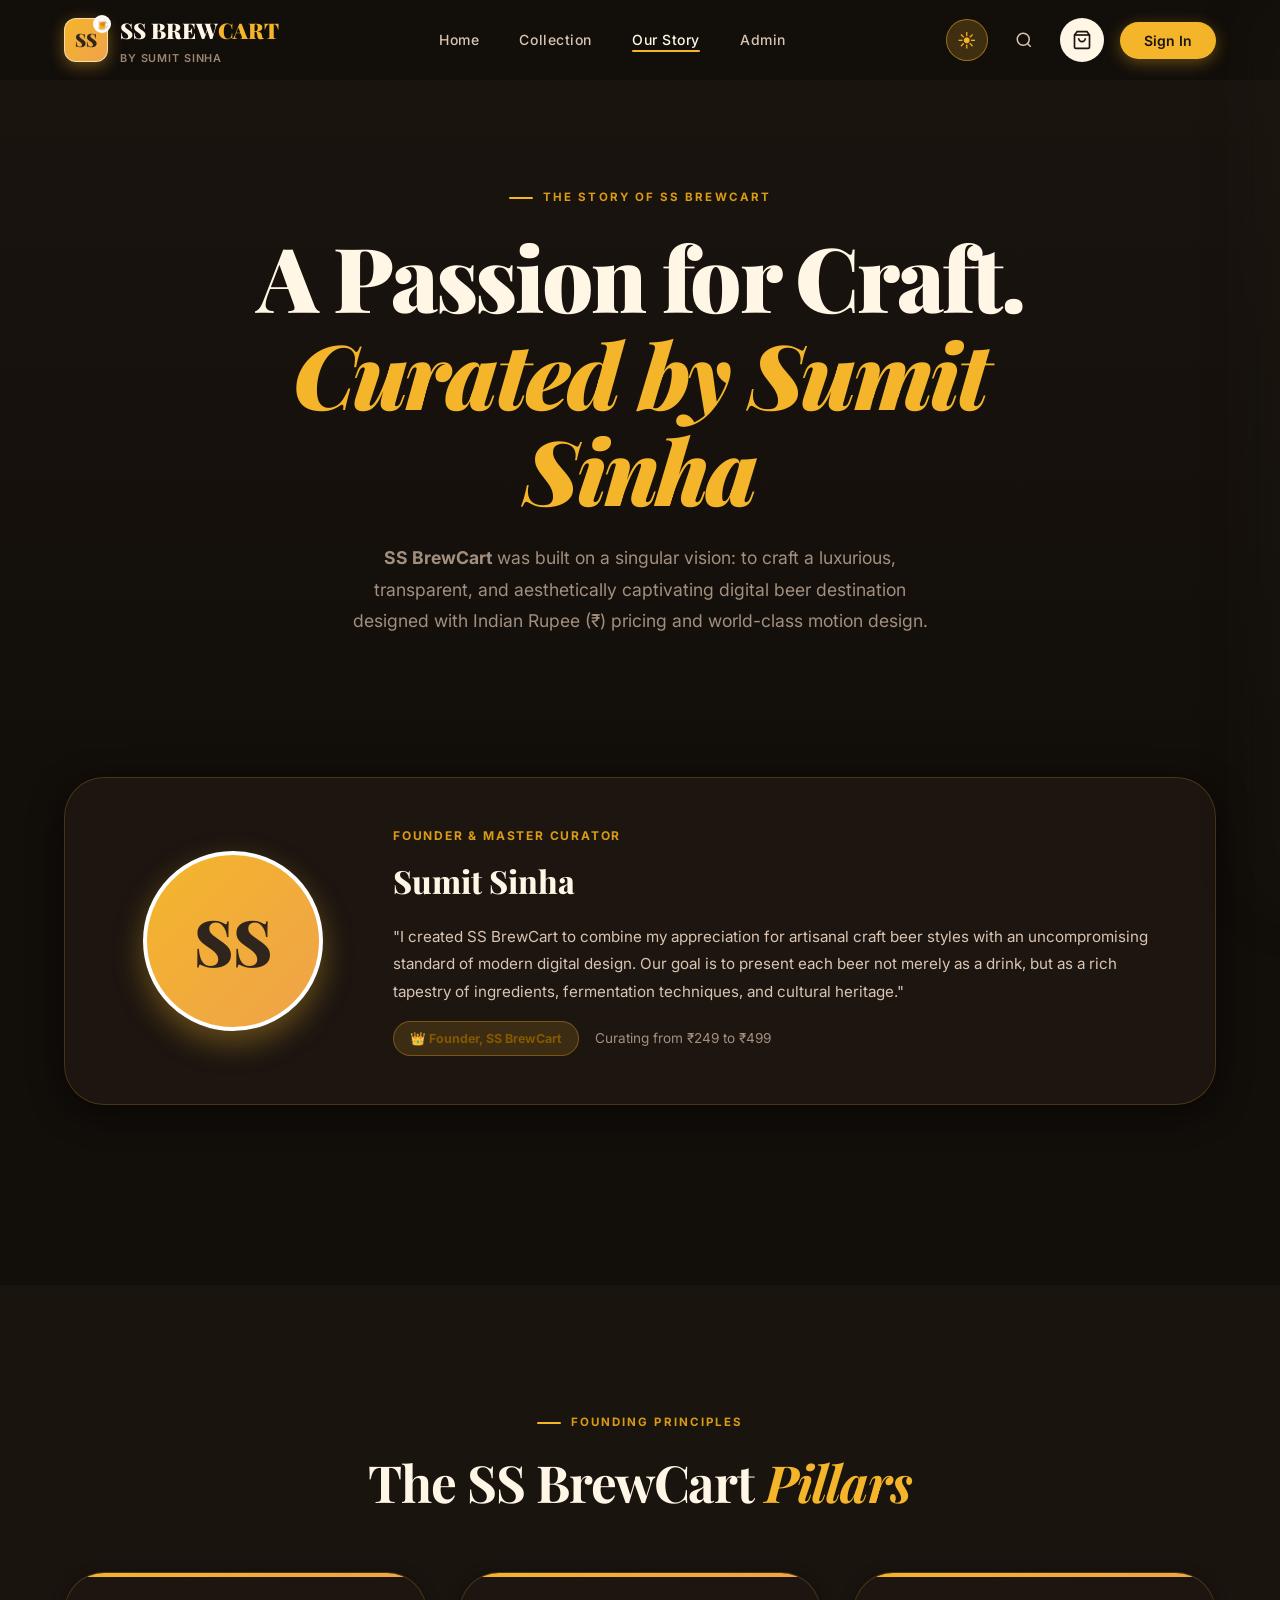
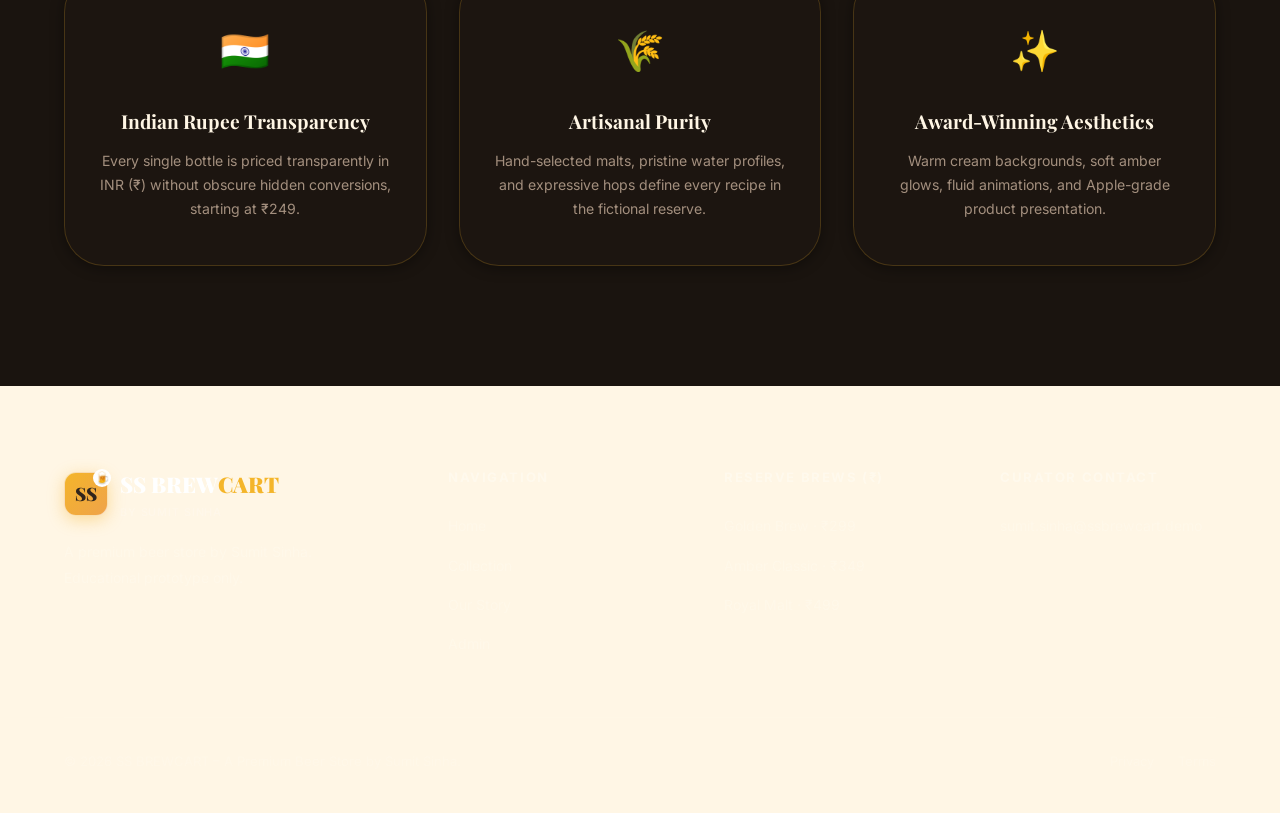
==== commit 3dc215f2: "Add Luxury Dark Mode by default and Light/Dark toggle in navbar" ====
--- a/about.html
+++ b/about.html
@@ -97,6 +97,7 @@
       <li><a href="admin.html">Admin</a></li>
     </ul>
     <div class="nav-actions">
+      <button class="btn-theme-toggle" title="Switch theme" aria-label="Toggle theme">🌙</button>
       <button class="btn-nav-search" title="Search">
         <svg width="18" height="18" viewBox="0 0 24 24" fill="none" stroke="currentColor" stroke-width="2"><circle cx="11" cy="11" r="8"/><line x1="21" y1="21" x2="16.65" y2="16.65"/></svg>
       </button>
--- a/css/style.css
+++ b/css/style.css
@@ -42,6 +42,138 @@
   --nav-height: 80px;
 }
 
+/* ============================================
+   LUXURY DARK THEME - OBSIDIAN & AMBER GOLD
+   ============================================ */
+[data-theme="dark"] {
+  --bg-cream: #120E0A;
+  --bg-beige: #1A140F;
+  --bg-light: #231B15;
+  --text-dark: #FFF6E5;
+  --text-mid: #D9C5B2;
+  --text-muted: #A38F7E;
+  --white: #1B1510;
+  --card-bg: #1B1510;
+  --border: rgba(244, 181, 42, 0.22);
+  --shadow-sm: 0 2px 14px rgba(0, 0, 0, 0.4);
+  --shadow-md: 0 8px 32px rgba(0, 0, 0, 0.6);
+  --shadow-lg: 0 20px 60px rgba(0, 0, 0, 0.75);
+  --shadow-xl: 0 40px 100px rgba(0, 0, 0, 0.85);
+  --shadow-amber: 0 20px 60px rgba(244, 181, 42, 0.25);
+}
+
+[data-theme="dark"] #navbar.scrolled {
+  background: rgba(18, 14, 10, 0.95);
+  box-shadow: 0 4px 20px rgba(0, 0, 0, 0.5);
+}
+
+[data-theme="dark"] .product-card {
+  background: #1B1510;
+  border-color: rgba(244, 181, 42, 0.18);
+  box-shadow: 0 4px 24px rgba(0, 0, 0, 0.4);
+}
+
+[data-theme="dark"] .product-img-wrap {
+  background: linear-gradient(135deg, #241C15, #1B140E);
+}
+
+[data-theme="dark"] .diagram-card {
+  background: #1B1510;
+  border-color: rgba(244, 181, 42, 0.18);
+}
+
+[data-theme="dark"] .testimonial-card,
+[data-theme="dark"] .value-card,
+[data-theme="dark"] .collection-sidebar,
+[data-theme="dark"] .modal-content,
+[data-theme="dark"] #cart-drawer,
+[data-theme="dark"] .login-modal-content,
+[data-theme="dark"] .founder-card {
+  background: #1C1510;
+  border-color: rgba(244, 181, 42, 0.2);
+  color: var(--text-dark);
+}
+
+[data-theme="dark"] .search-wrap input,
+[data-theme="dark"] .form-input,
+[data-theme="dark"] .collection-sort {
+  background: #241C16;
+  color: #FFF6E5;
+  border-color: rgba(244, 181, 42, 0.25);
+}
+
+[data-theme="dark"] .search-wrap input::placeholder {
+  color: #8C7A6D;
+}
+
+[data-theme="dark"] .cart-item {
+  background: #241C16;
+}
+
+[data-theme="dark"] .btn-outline {
+  border-color: rgba(244, 181, 42, 0.4);
+  color: #FFF6E5;
+}
+[data-theme="dark"] .btn-outline:hover {
+  background: #F4B52A;
+  color: #120E0A;
+  border-color: #F4B52A;
+}
+
+[data-theme="dark"] .title-outline {
+  -webkit-text-stroke: 2px #FFF6E5;
+}
+
+[data-theme="dark"] .hero-title,
+[data-theme="dark"] .section-title,
+[data-theme="dark"] .product-name,
+[data-theme="dark"] .diagram-title,
+[data-theme="dark"] .brand-main-title {
+  color: #FFF6E5;
+}
+
+[data-theme="dark"] .float-card {
+  background: #1C1510;
+  border-color: rgba(244, 181, 42, 0.25);
+  color: #FFF6E5;
+}
+
+[data-theme="dark"] .mobile-nav {
+  background: #120E0A;
+}
+[data-theme="dark"] .mobile-nav a {
+  color: #FFF6E5;
+}
+
+/* Theme Toggle Button */
+.btn-theme-toggle {
+  width: 42px;
+  height: 42px;
+  border-radius: var(--radius-full);
+  display: flex;
+  align-items: center;
+  justify-content: center;
+  background: rgba(244, 181, 42, 0.12);
+  border: 1.5px solid rgba(244, 181, 42, 0.3);
+  color: var(--primary-dark);
+  transition: var(--transition-spring);
+  cursor: pointer;
+  position: relative;
+  font-size: 1.15rem;
+}
+
+.btn-theme-toggle:hover {
+  background: var(--primary);
+  color: var(--white);
+  transform: scale(1.1) rotate(15deg);
+}
+
+[data-theme="dark"] .btn-theme-toggle {
+  background: rgba(244, 181, 42, 0.2);
+  border-color: rgba(244, 181, 42, 0.5);
+  color: #F4B52A;
+}
+
 /* ---- RESET & BASE ---- */
 *, *::before, *::after { box-sizing: border-box; margin: 0; padding: 0; }
 
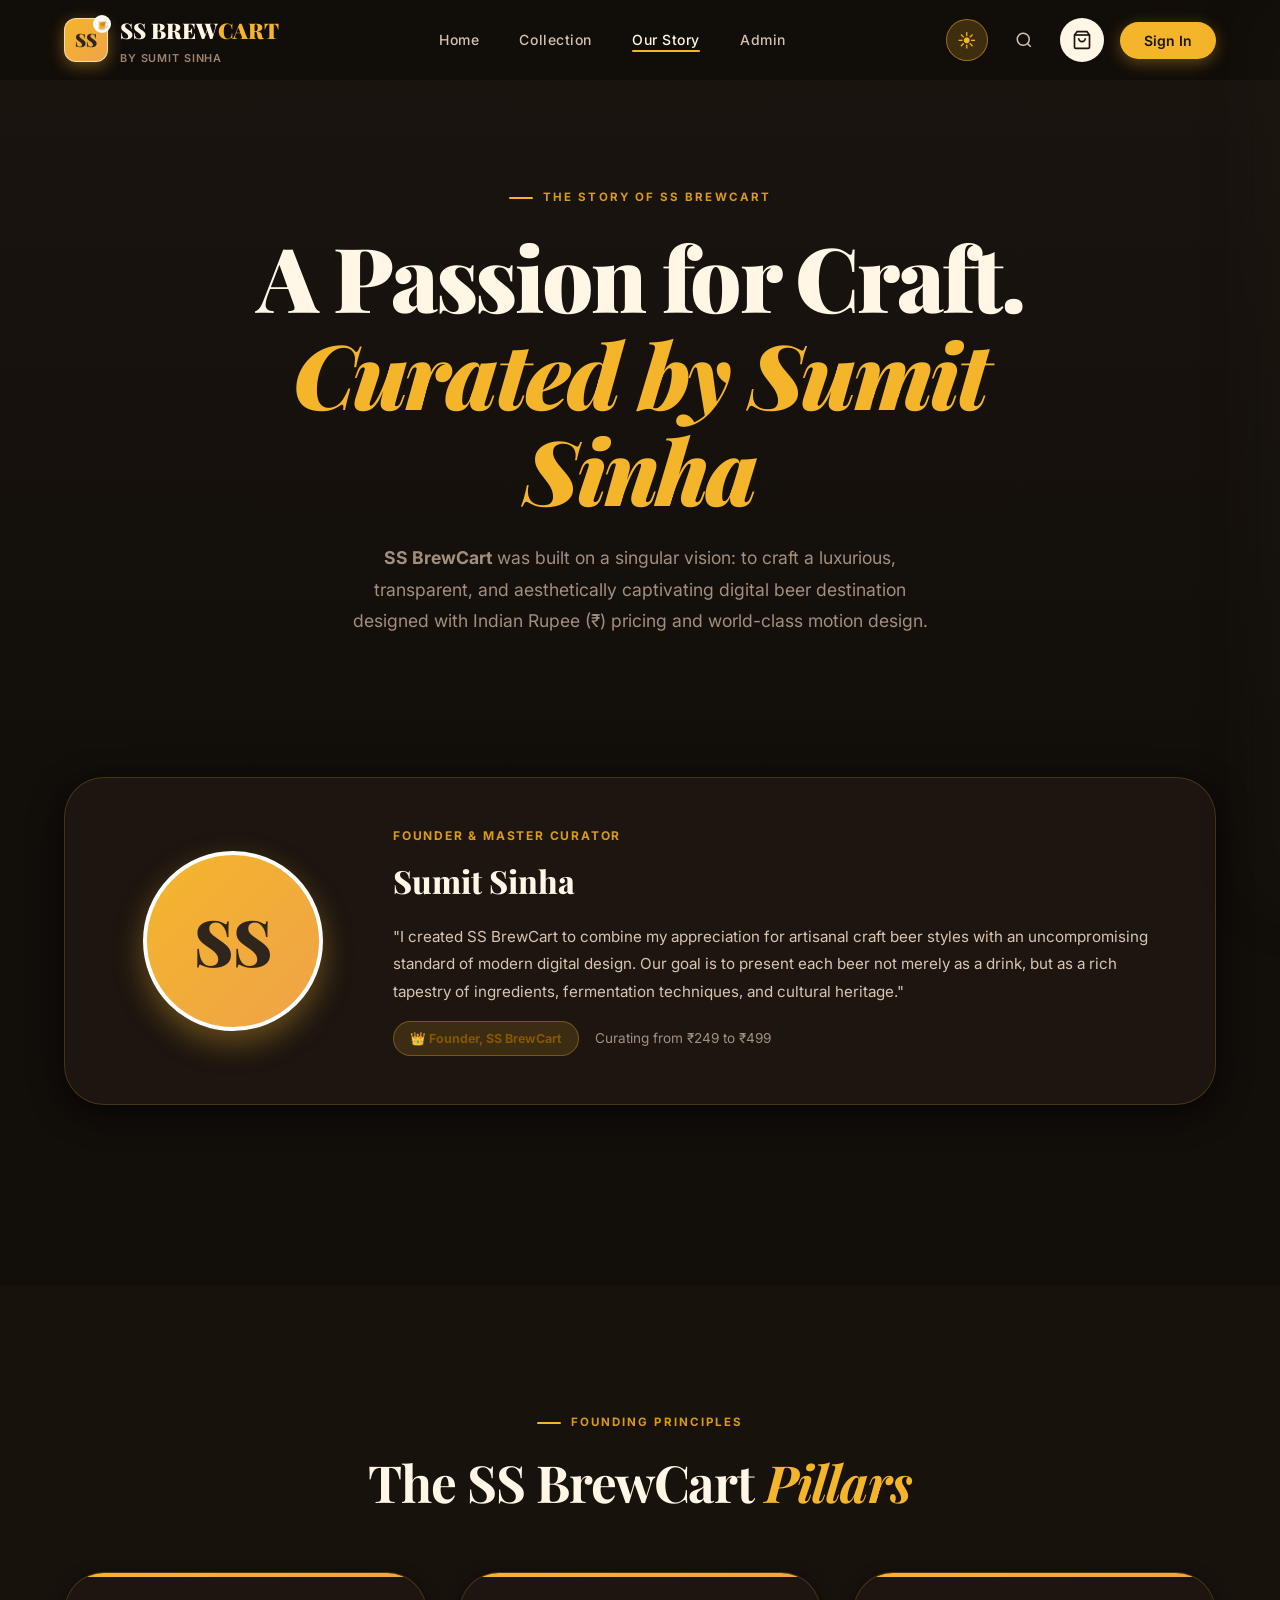
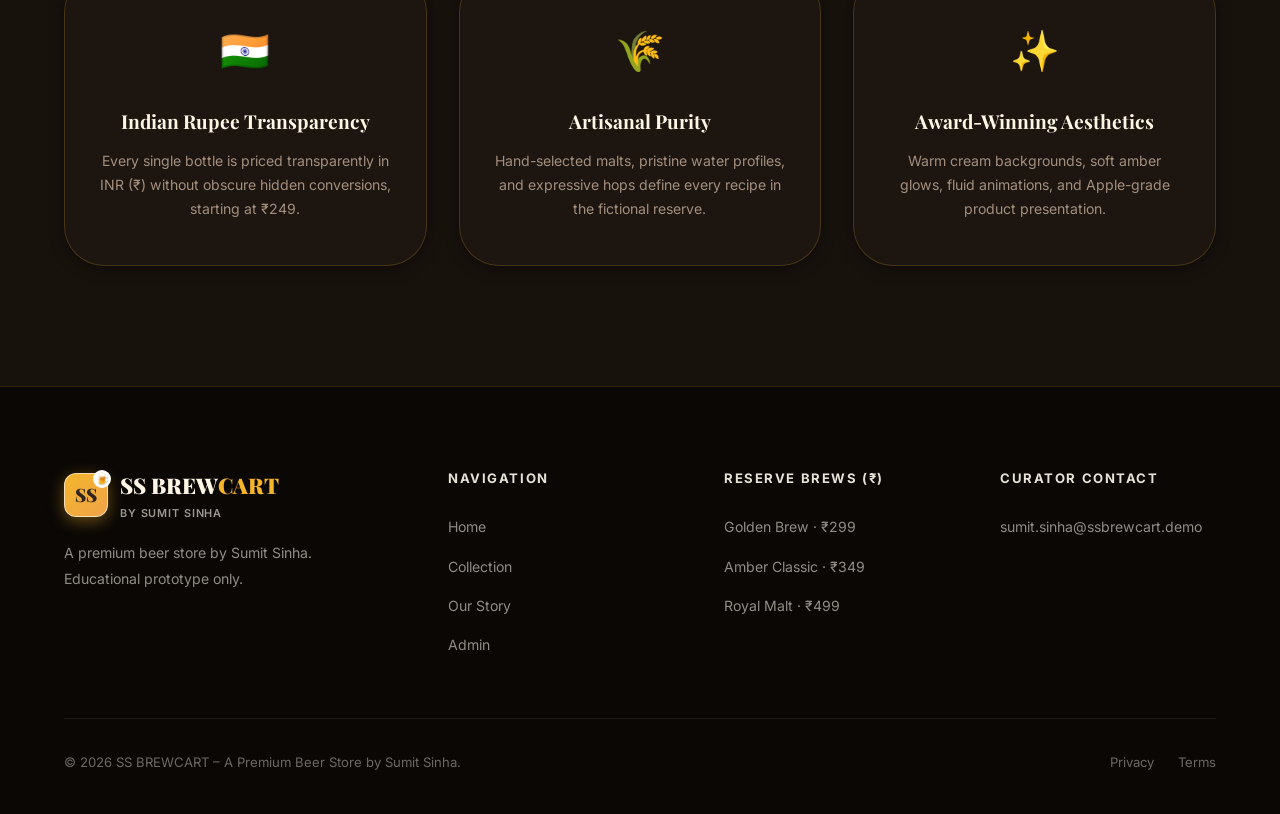
==== commit 8ceb77cb: "Enforce default dark-theme directly on html and add dark overrides" ====
--- a/about.html
+++ b/about.html
@@ -1,9 +1,15 @@
 <!DOCTYPE html>
-<html lang="en">
+<html lang="en" data-theme="dark">
 <head>
   <meta charset="UTF-8">
   <meta name="viewport" content="width=device-width, initial-scale=1.0">
   <title>Our Story – SS BREWCART by Sumit Sinha</title>
+  <script>
+    (function() {
+      const saved = localStorage.getItem('ss-brewcart-theme') || 'dark';
+      document.documentElement.setAttribute('data-theme', saved);
+    })();
+  </script>
   <link rel="preconnect" href="https://fonts.googleapis.com">
   <link href="https://fonts.googleapis.com/css2?family=Playfair+Display:ital,wght@0,400;0,700;0,900;1,400&family=Inter:wght@300;400;500;600;700&family=DM+Serif+Display:ital@0;1&family=Cormorant+Garamond:ital,wght@0,300;0,400;0,600;1,300;1,400&display=swap" rel="stylesheet">
   <link rel="stylesheet" href="css/style.css">
--- a/css/style.css
+++ b/css/style.css
@@ -55,22 +55,101 @@
   --white: #1B1510;
   --card-bg: #1B1510;
   --border: rgba(244, 181, 42, 0.22);
-  --shadow-sm: 0 2px 14px rgba(0, 0, 0, 0.4);
-  --shadow-md: 0 8px 32px rgba(0, 0, 0, 0.6);
-  --shadow-lg: 0 20px 60px rgba(0, 0, 0, 0.75);
-  --shadow-xl: 0 40px 100px rgba(0, 0, 0, 0.85);
+  --shadow-sm: 0 2px 14px rgba(0, 0, 0, 0.5);
+  --shadow-md: 0 8px 32px rgba(0, 0, 0, 0.7);
+  --shadow-lg: 0 20px 60px rgba(0, 0, 0, 0.85);
+  --shadow-xl: 0 40px 100px rgba(0, 0, 0, 0.95);
   --shadow-amber: 0 20px 60px rgba(244, 181, 42, 0.25);
 }
 
+[data-theme="dark"] body {
+  background-color: #120E0A !important;
+  color: #FFF6E5 !important;
+}
+
+[data-theme="dark"] #navbar {
+  background: rgba(18, 14, 10, 0.92);
+}
+
 [data-theme="dark"] #navbar.scrolled {
-  background: rgba(18, 14, 10, 0.95);
-  box-shadow: 0 4px 20px rgba(0, 0, 0, 0.5);
+  background: rgba(18, 14, 10, 0.98);
+  box-shadow: 0 4px 20px rgba(0, 0, 0, 0.6);
+  border-bottom: 1px solid rgba(244, 181, 42, 0.15);
+}
+
+[data-theme="dark"] .nav-links a {
+  color: #D4C3B3;
+}
+[data-theme="dark"] .nav-links a:hover,
+[data-theme="dark"] .nav-links a.active {
+  color: #FFF6E5;
+}
+
+[data-theme="dark"] .nav-logo {
+  color: #FFF6E5;
+}
+
+[data-theme="dark"] .hamburger span {
+  background: #FFF6E5;
+}
+
+[data-theme="dark"] .btn-nav-search {
+  color: #D4C3B3;
+}
+
+[data-theme="dark"] #hero {
+  background: #120E0A !important;
+}
+
+[data-theme="dark"] #products {
+  background: #120E0A !important;
+}
+
+[data-theme="dark"] #experience {
+  background: #18120D !important;
+}
+
+[data-theme="dark"] #how-it-works {
+  background: #120E0A !important;
+}
+
+[data-theme="dark"] #brand-story {
+  background: #120E0A !important;
+}
+
+[data-theme="dark"] #stats {
+  background: #18120D !important;
+}
+
+[data-theme="dark"] #testimonials {
+  background: #120E0A !important;
+}
+
+[data-theme="dark"] #footer {
+  background: #0A0705 !important;
+  border-top: 1px solid rgba(244, 181, 42, 0.15);
+}
+
+[data-theme="dark"] .page-hero {
+  background: linear-gradient(to bottom, #1A140F, #120E0A) !important;
+}
+
+[data-theme="dark"] .about-hero {
+  background: linear-gradient(to bottom, #1A140F, #120E0A) !important;
+}
+
+[data-theme="dark"] .about-mission-bg {
+  background: #1C1510 !important;
+}
+
+[data-theme="dark"] #our-values {
+  background: #18120D !important;
 }
 
 [data-theme="dark"] .product-card {
   background: #1B1510;
   border-color: rgba(244, 181, 42, 0.18);
-  box-shadow: 0 4px 24px rgba(0, 0, 0, 0.4);
+  box-shadow: 0 4px 24px rgba(0, 0, 0, 0.5);
 }
 
 [data-theme="dark"] .product-img-wrap {
@@ -128,8 +207,27 @@
 [data-theme="dark"] .section-title,
 [data-theme="dark"] .product-name,
 [data-theme="dark"] .diagram-title,
-[data-theme="dark"] .brand-main-title {
-  color: #FFF6E5;
+[data-theme="dark"] .brand-main-title,
+[data-theme="dark"] .stat-num,
+[data-theme="dark"] .process-step-title,
+[data-theme="dark"] .testimonial-name {
+  color: #FFF6E5 !important;
+}
+
+[data-theme="dark"] .product-price {
+  color: #F4B52A !important;
+}
+
+[data-theme="dark"] .product-desc,
+[data-theme="dark"] .process-step-desc,
+[data-theme="dark"] .hero-desc,
+[data-theme="dark"] .section-subtitle,
+[data-theme="dark"] .testimonial-text {
+  color: #B5A292 !important;
+}
+
+[data-theme="dark"] .flow-node-label {
+  color: #D4C3B3 !important;
 }
 
 [data-theme="dark"] .float-card {
